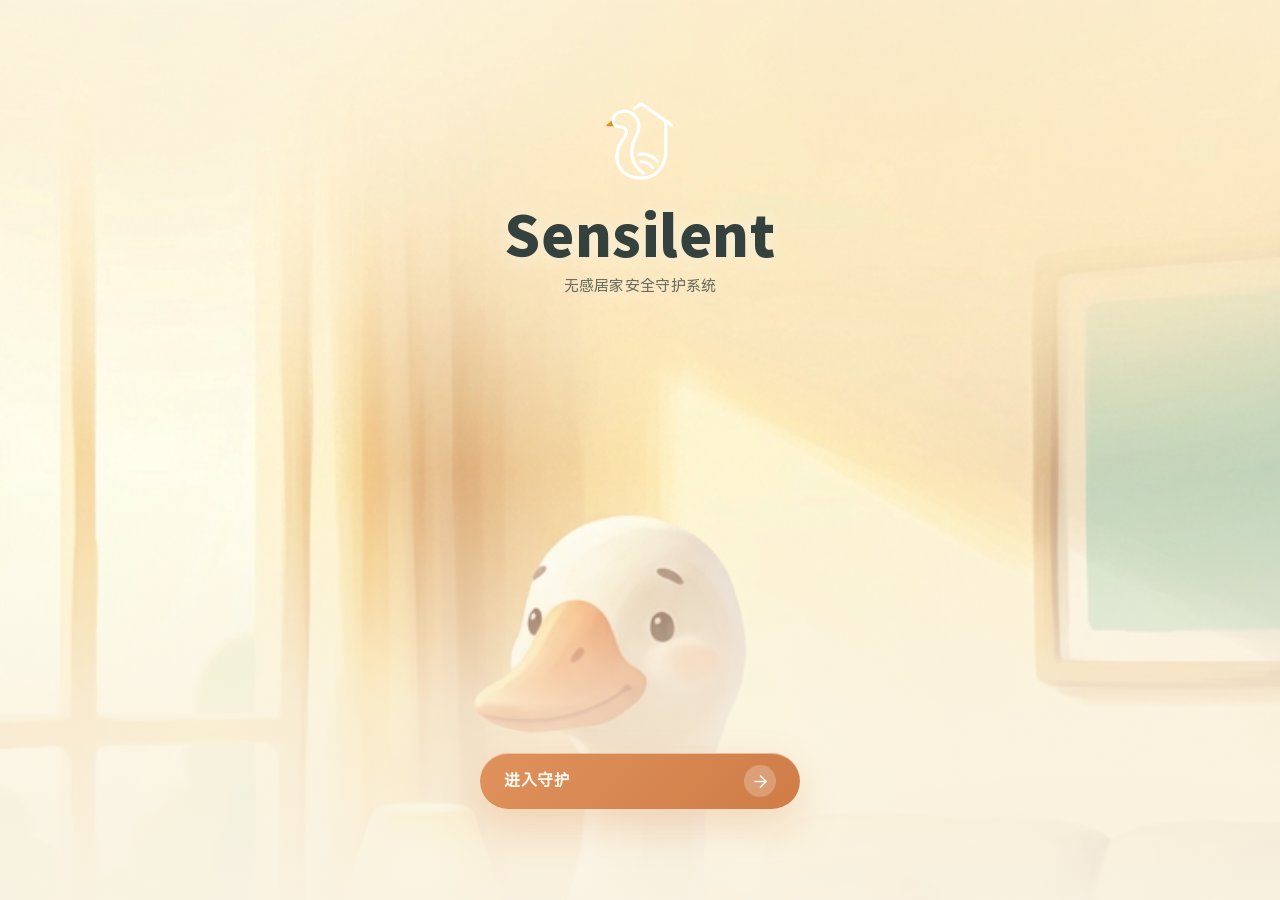
==== index.html @ e520bc7f "Deploy Sensilent H5 static site" ====
<!DOCTYPE html><html lang="zh-CN" class="h-full antialiased font-sans noto_sans_sc_a6b6c4ec-module__H5EuPW__variable"><head><meta charSet="utf-8"/><meta name="viewport" content="width=device-width, initial-scale=1, maximum-scale=1, user-scalable=no, viewport-fit=cover"/><link rel="preload" href="/_next/static/media/feb57b2dc8f29018-s.p.0q2q2cjz82ho1.woff2" as="font" crossorigin="" type="font/woff2"/><link rel="preload" as="image" href="/splash-goose.png"/><link rel="preload" as="image" href="/assets/goose-logo-cutout.png"/><link rel="stylesheet" href="/_next/static/chunks/0oqeehrzkzdsk.css" data-precedence="next"/><link rel="stylesheet" href="/_next/static/chunks/0qvmcqm4g5z~0.css" data-precedence="next"/><link rel="preload" as="script" fetchPriority="low" href="/_next/static/chunks/0yb2wil16uz6h.js"/><script src="/_next/static/chunks/02.us7m76zsub.js" async=""></script><script src="/_next/static/chunks/08f-kaxjrf~_q.js" async=""></script><script src="/_next/static/chunks/10~x95jhs6ns3.js" async=""></script><script src="/_next/static/chunks/09-ihw7mdxkk9.js" async=""></script><script src="/_next/static/chunks/turbopack-02y4qhifvb-5-.js" async=""></script><script src="/_next/static/chunks/03k_icsddqx0k.js" async=""></script><script src="/_next/static/chunks/0d3shmwh5_nmn.js" async=""></script><script src="/_next/static/chunks/0qqzfi7l2cwoj.js" async=""></script><script src="/_next/static/chunks/07v1fvx0.6kb..js" async=""></script><script src="/_next/static/chunks/0ooyfm.bq7sid.js" async=""></script><script src="/_next/static/chunks/0775x..atq0dq.js" async=""></script><script src="/_next/static/chunks/0clctun_lpbeh.js" async=""></script><meta name="next-size-adjust" content=""/><title>Sensilent · 无感居家守护</title><meta name="description" content="毫米波无感居家守护"/><script src="/_next/static/chunks/03~yq9q893hmn.js" noModule=""></script></head><body class="h-full flex flex-col"><div hidden=""><!--$--><!--/$--></div><main data-el="splash-screen" class="relative flex flex-col overflow-hidden" style="background:#faf3e3;height:100dvh;min-height:100dvh"><div class="pointer-events-none absolute inset-0 z-0" aria-hidden="true"><img alt="" decoding="async" data-nimg="fill" class="object-cover" style="position:absolute;height:100%;width:100%;left:0;top:0;right:0;bottom:0;object-position:center 32%;color:transparent" src="/splash-goose.png"/><div class="absolute inset-0" style="background:linear-gradient(to bottom, rgba(250,243,227,.34) 0%, rgba(250,243,227,0) 26%, rgba(250,243,227,0) 52%, rgba(250,243,227,.72) 78%, rgba(250,243,227,.96) 100%)"></div></div><section class="relative z-10 mx-auto flex w-full max-w-[460px] flex-1 flex-col px-6" style="padding-top:max(36px, env(safe-area-inset-top,0px));padding-bottom:max(28px, env(safe-area-inset-bottom,0px))"><div class="mt-[7vh] flex flex-col items-center" style="text-shadow:0 2px 18px rgba(250,243,227,.9)"><img alt="Sensilent" width="84" height="84" decoding="async" data-nimg="1" style="color:transparent;width:84px;height:84px;object-fit:contain" src="/assets/goose-logo-cutout.png"/><h1 class="font-heading font-extrabold leading-[1.06] mt-5 text-center" style="font-size:clamp(38px,11vw,56px);letter-spacing:0.01em;color:#34413c">Sensilent</h1><p class="mx-auto mt-3 max-w-[15em] text-center text-[15px] font-medium leading-relaxed tracking-[0.02em]" style="color:rgba(52,65,60,.72)">无感居家安全守护系统</p></div><div class="flex-1"></div><div class="mb-[7vh] flex w-full justify-center"><a data-el="splash-enter" class="grid min-h-[56px] w-full max-w-[320px] grid-cols-[1fr_auto] items-center gap-3 justify-self-center self-center rounded-full px-6 font-bold text-[#fffaf1] transition-transform active:translate-y-0.5 active:scale-[.985]" style="background:linear-gradient(135deg,#e0925c,#cf7c47);box-shadow:0 16px 38px rgba(224,146,92,.28), inset 0 1px 0 rgba(255,255,255,.45)" href="/daily/"><span class="tracking-[0.04em]">进入守护</span><span class="grid h-[32px] w-[32px] place-items-center rounded-full" style="background:rgba(255,255,255,.24)"><svg xmlns="http://www.w3.org/2000/svg" width="19" height="19" viewBox="0 0 24 24" fill="none" stroke="currentColor" stroke-width="2" stroke-linecap="round" stroke-linejoin="round" class="lucide lucide-arrow-right" aria-hidden="true"><path d="M5 12h14"></path><path d="m12 5 7 7-7 7"></path></svg></span></a></div></section></main><!--$--><!--/$--><section aria-label="Notifications alt+T" tabindex="-1" aria-live="polite" aria-relevant="additions text" aria-atomic="false" data-react-aria-top-layer="true"></section><script src="/_next/static/chunks/0yb2wil16uz6h.js" id="_R_" async=""></script><script>(self.__next_f=self.__next_f||[]).push([0])</script><script>self.__next_f.push([1,"1:\"$Sreact.fragment\"\n2:I[12167,[\"/_next/static/chunks/03k_icsddqx0k.js\",\"/_next/static/chunks/0d3shmwh5_nmn.js\",\"/_next/static/chunks/0qqzfi7l2cwoj.js\"],\"I18nProvider\"]\n3:I[64174,[\"/_next/static/chunks/03k_icsddqx0k.js\",\"/_next/static/chunks/0d3shmwh5_nmn.js\",\"/_next/static/chunks/0qqzfi7l2cwoj.js\"],\"GuardianProvider\"]\n4:I[39756,[\"/_next/static/chunks/03k_icsddqx0k.js\",\"/_next/static/chunks/0d3shmwh5_nmn.js\",\"/_next/static/chunks/0qqzfi7l2cwoj.js\"],\"default\"]\n5:I[58298,[\"/_next/static/chunks/03k_icsddqx0k.js\",\"/_next/static/chunks/0d3shmwh5_nmn.js\",\"/_next/static/chunks/0qqzfi7l2cwoj.js\",\"/_next/static/chunks/07v1fvx0.6kb..js\",\"/_next/static/chunks/0ooyfm.bq7sid.js\"],\"default\"]\n6:I[37457,[\"/_next/static/chunks/03k_icsddqx0k.js\",\"/_next/static/chunks/0d3shmwh5_nmn.js\",\"/_next/static/chunks/0qqzfi7l2cwoj.js\"],\"default\"]\n7:I[29306,[\"/_next/static/chunks/03k_icsddqx0k.js\",\"/_next/static/chunks/0d3shmwh5_nmn.js\",\"/_next/static/chunks/0qqzfi7l2cwoj.js\",\"/_next/static/chunks/0775x..atq0dq.js\",\"/_next/static/chunks/0ooyfm.bq7sid.js\"],\"default\"]\n8:I[13354,[\"/_next/static/chunks/03k_icsddqx0k.js\",\"/_next/static/chunks/0d3shmwh5_nmn.js\",\"/_next/static/chunks/0qqzfi7l2cwoj.js\"],\"Toaster\"]\n9:I[47257,[\"/_next/static/chunks/03k_icsddqx0k.js\",\"/_next/static/chunks/0d3shmwh5_nmn.js\",\"/_next/static/chunks/0qqzfi7l2cwoj.js\"],\"ClientPageRoot\"]\na:I[52683,[\"/_next/static/chunks/03k_icsddqx0k.js\",\"/_next/static/chunks/0d3shmwh5_nmn.js\",\"/_next/static/chunks/0qqzfi7l2cwoj.js\",\"/_next/static/chunks/0clctun_lpbeh.js\"],\"default\"]\nd:I[97367,[\"/_next/static/chunks/03k_icsddqx0k.js\",\"/_next/static/chunks/0d3shmwh5_nmn.js\",\"/_next/static/chunks/0qqzfi7l2cwoj.js\"],\"OutletBoundary\"]\ne:\"$Sreact.suspense\"\n10:I[97367,[\"/_next/static/chunks/03k_icsddqx0k.js\",\"/_next/static/chunks/0d3shmwh5_nmn.js\",\"/_next/static/chunks/0qqzfi7l2cwoj.js\"],\"ViewportBoundary\"]\n12:I[97367,[\"/_next/static/chunks/03k_icsddqx0k.js\",\"/_next/static/chunks/0d3shmwh5_nmn.js\",\"/_next/static/chunks/0qqzfi7l2cwoj.js\"],\"MetadataBoundary\"]\n14:I[68027,[\"/_next/static/chunks/03k_icsddqx0k.js\",\"/_next/static/chunks/0d3shmwh5_nmn.js\",\"/_next/static/chunks/0qqzfi7l2cwoj.js\"],\"default\",1]\n:HL[\"/_next/static/chunks/0oqeehrzkzdsk.css\",\"style\"]\n:HL[\"/_next/static/chunks/0qvmcqm4g5z~0.css\",\"style\"]\n:HL[\"/_next/static/media/feb57b2dc8f29018-s.p.0q2q2cjz82ho1.woff2\",\"font\",{\"crossOrigin\":\"\",\"type\":\"font/woff2\"}]\n"])</script><script>self.__next_f.push([1,"0:{\"P\":null,\"c\":[\"\",\"\"],\"q\":\"\",\"i\":false,\"f\":[[[\"\",{\"children\":[\"__PAGE__\",{}]},\"$undefined\",\"$undefined\",16],[[\"$\",\"$1\",\"c\",{\"children\":[[[\"$\",\"link\",\"0\",{\"rel\":\"stylesheet\",\"href\":\"/_next/static/chunks/0oqeehrzkzdsk.css\",\"precedence\":\"next\",\"crossOrigin\":\"$undefined\",\"nonce\":\"$undefined\"}],[\"$\",\"link\",\"1\",{\"rel\":\"stylesheet\",\"href\":\"/_next/static/chunks/0qvmcqm4g5z~0.css\",\"precedence\":\"next\",\"crossOrigin\":\"$undefined\",\"nonce\":\"$undefined\"}],[\"$\",\"script\",\"script-0\",{\"src\":\"/_next/static/chunks/03k_icsddqx0k.js\",\"async\":true,\"nonce\":\"$undefined\"}],[\"$\",\"script\",\"script-1\",{\"src\":\"/_next/static/chunks/0d3shmwh5_nmn.js\",\"async\":true,\"nonce\":\"$undefined\"}],[\"$\",\"script\",\"script-2\",{\"src\":\"/_next/static/chunks/0qqzfi7l2cwoj.js\",\"async\":true,\"nonce\":\"$undefined\"}]],[\"$\",\"html\",null,{\"lang\":\"zh-CN\",\"suppressHydrationWarning\":true,\"className\":\"h-full antialiased font-sans noto_sans_sc_a6b6c4ec-module__H5EuPW__variable\",\"children\":[\"$\",\"body\",null,{\"className\":\"h-full flex flex-col\",\"children\":[\"$\",\"$L2\",null,{\"children\":[[\"$\",\"$L3\",null,{\"children\":[\"$\",\"$L4\",null,{\"parallelRouterKey\":\"children\",\"error\":\"$5\",\"errorStyles\":[],\"errorScripts\":[[\"$\",\"script\",\"script-0\",{\"src\":\"/_next/static/chunks/07v1fvx0.6kb..js\",\"async\":true}],[\"$\",\"script\",\"script-1\",{\"src\":\"/_next/static/chunks/0ooyfm.bq7sid.js\",\"async\":true}]],\"template\":[\"$\",\"$L6\",null,{}],\"templateStyles\":\"$undefined\",\"templateScripts\":\"$undefined\",\"notFound\":[[\"$\",\"$L7\",null,{}],[]],\"forbidden\":\"$undefined\",\"unauthorized\":\"$undefined\"}]}],[\"$\",\"$L8\",null,{}]]}]}]}]]}],{\"children\":[[\"$\",\"$1\",\"c\",{\"children\":[[\"$\",\"$L9\",null,{\"Component\":\"$a\",\"serverProvidedParams\":{\"searchParams\":{},\"params\":{},\"promises\":[\"$@b\",\"$@c\"]}}],[[\"$\",\"script\",\"script-0\",{\"src\":\"/_next/static/chunks/0clctun_lpbeh.js\",\"async\":true,\"nonce\":\"$undefined\"}]],[\"$\",\"$Ld\",null,{\"children\":[\"$\",\"$e\",null,{\"name\":\"Next.MetadataOutlet\",\"children\":\"$@f\"}]}]]}],{},null,false,null]},null,false,null],[\"$\",\"$1\",\"h\",{\"children\":[null,[\"$\",\"$L10\",null,{\"children\":\"$L11\"}],[\"$\",\"div\",null,{\"hidden\":true,\"children\":[\"$\",\"$L12\",null,{\"children\":[\"$\",\"$e\",null,{\"name\":\"Next.Metadata\",\"children\":\"$L13\"}]}]}],[\"$\",\"meta\",null,{\"name\":\"next-size-adjust\",\"content\":\"\"}]]}],false]],\"m\":\"$undefined\",\"G\":[\"$14\",[[\"$\",\"link\",\"0\",{\"rel\":\"stylesheet\",\"href\":\"/_next/static/chunks/0oqeehrzkzdsk.css\",\"precedence\":\"next\",\"crossOrigin\":\"$undefined\",\"nonce\":\"$undefined\"}],[\"$\",\"link\",\"1\",{\"rel\":\"stylesheet\",\"href\":\"/_next/static/chunks/0qvmcqm4g5z~0.css\",\"precedence\":\"next\",\"crossOrigin\":\"$undefined\",\"nonce\":\"$undefined\"}]]],\"S\":true,\"h\":null,\"s\":\"$undefined\",\"l\":\"$undefined\",\"p\":\"$undefined\",\"d\":\"$undefined\",\"b\":\"sF3_mX4LyuXo5T2ya3Pu9\"}\n"])</script><script>self.__next_f.push([1,"b:{}\nc:\"$0:f:0:1:1:children:0:props:children:0:props:serverProvidedParams:params\"\n"])</script><script>self.__next_f.push([1,"11:[[\"$\",\"meta\",\"0\",{\"charSet\":\"utf-8\"}],[\"$\",\"meta\",\"1\",{\"name\":\"viewport\",\"content\":\"width=device-width, initial-scale=1, maximum-scale=1, user-scalable=no, viewport-fit=cover\"}]]\n"])</script><script>self.__next_f.push([1,"f:null\n13:[[\"$\",\"title\",\"0\",{\"children\":\"Sensilent · 无感居家守护\"}],[\"$\",\"meta\",\"1\",{\"name\":\"description\",\"content\":\"毫米波无感居家守护\"}]]\n"])</script></body></html>
---- _next/static/chunks/0oqeehrzkzdsk.css ----
@layer properties{@supports (((-webkit-hyphens:none)) and (not (margin-trim:inline))) or ((-moz-orient:inline) and (not (color:rgb(from red r g b)))){:root,:host{--shimmer-angle:20deg}*,:before,:after,::backdrop{--tw-translate-x:0;--tw-translate-y:0;--tw-translate-z:0;--tw-rotate-x:initial;--tw-rotate-y:initial;--tw-rotate-z:initial;--tw-skew-x:initial;--tw-skew-y:initial;--tw-space-y-reverse:0;--tw-border-style:solid;--tw-leading:initial;--tw-font-weight:initial;--tw-tracking:initial;--tw-shadow:0 0 #0000;--tw-shadow-color:initial;--tw-shadow-alpha:100%;--tw-inset-shadow:0 0 #0000;--tw-inset-shadow-color:initial;--tw-inset-shadow-alpha:100%;--tw-ring-color:initial;--tw-ring-shadow:0 0 #0000;--tw-inset-ring-color:initial;--tw-inset-ring-shadow:0 0 #0000;--tw-ring-inset:initial;--tw-ring-offset-width:0px;--tw-ring-offset-color:#fff;--tw-ring-offset-shadow:0 0 #0000;--tw-outline-style:solid;--tw-blur:initial;--tw-brightness:initial;--tw-contrast:initial;--tw-grayscale:initial;--tw-hue-rotate:initial;--tw-invert:initial;--tw-opacity:initial;--tw-saturate:initial;--tw-sepia:initial;--tw-drop-shadow:initial;--tw-drop-shadow-color:initial;--tw-drop-shadow-alpha:100%;--tw-drop-shadow-size:initial;--tw-backdrop-blur:initial;--tw-backdrop-brightness:initial;--tw-backdrop-contrast:initial;--tw-backdrop-grayscale:initial;--tw-backdrop-hue-rotate:initial;--tw-backdrop-invert:initial;--tw-backdrop-opacity:initial;--tw-backdrop-saturate:initial;--tw-backdrop-sepia:initial;--tw-duration:initial;--tw-ease:initial;--tw-content:"";--tw-scale-x:1;--tw-scale-y:1;--tw-scale-z:1;--tw-animation-delay:0s;--tw-animation-direction:normal;--tw-animation-duration:initial;--tw-animation-fill-mode:none;--tw-animation-iteration-count:1;--tw-enter-blur:0;--tw-enter-opacity:1;--tw-enter-rotate:0;--tw-enter-scale:1;--tw-enter-translate-x:0;--tw-enter-translate-y:0;--tw-exit-blur:0;--tw-exit-opacity:1;--tw-exit-rotate:0;--tw-exit-scale:1;--tw-exit-translate-x:0;--tw-exit-translate-y:0;--scroll-fade-t:0px;--scroll-fade-b:0px;--scroll-fade-s:0px;--scroll-fade-e:0px;--scroll-fade-mask:initial;--shimmer-image:initial;--shimmer-text-fill:initial}}}@layer theme{:root,:host{--font-sans:var(--font-sans);--color-orange-300:#ffb96d;--color-orange-500:#fe6e00;--color-orange-600:#f05100;--color-black:#000;--color-white:#fff;--spacing:.25rem;--container-sm:24rem;--container-md:28rem;--container-2xl:42rem;--container-5xl:64rem;--text-xs:.75rem;--text-xs--line-height:calc(1 / .75);--text-sm:.875rem;--text-sm--line-height:calc(1.25 / .875);--text-base:1rem;--text-base--line-height:calc(1.5 / 1);--text-lg:1.125rem;--text-lg--line-height:calc(1.75 / 1.125);--text-xl:1.25rem;--text-xl--line-height:calc(1.75 / 1.25);--text-2xl:1.5rem;--text-2xl--line-height:calc(2 / 1.5);--text-4xl:2.25rem;--text-4xl--line-height:calc(2.5 / 2.25);--text-5xl:3rem;--text-5xl--line-height:1;--font-weight-medium:500;--font-weight-semibold:600;--font-weight-bold:700;--font-weight-extrabold:800;--tracking-tighter:-.05em;--tracking-tight:-.025em;--leading-tight:1.25;--leading-snug:1.375;--leading-relaxed:1.625;--radius-md:calc(var(--radius) * .8);--drop-shadow-sm:0 1px 2px #00000026;--ease-in-out:cubic-bezier(.4, 0, .2, 1);--animate-spin:spin 1s linear infinite;--animate-pulse:pulse 2s cubic-bezier(.4, 0, .6, 1) infinite;--blur-xs:4px;--default-transition-duration:.15s;--default-transition-timing-function:cubic-bezier(.4, 0, .2, 1);--default-font-family:var(--font-sans);--default-mono-font-family:"SFMono-Regular", Consolas, "Liberation Mono", Menlo, monospace;--font-heading:var(--font-sans)}@supports (color:lab(0% 0 0)){:root,:host{--color-orange-300:lab(80.8059% 21.7313 50.4455);--color-orange-500:lab(64.272% 57.1788 90.3583);--color-orange-600:lab(57.1026% 64.2584 89.8886)}}}@layer base{*,:after,:before,::backdrop{box-sizing:border-box;border:0 solid;margin:0;padding:0}::file-selector-button{box-sizing:border-box;border:0 solid;margin:0;padding:0}html,:host{-webkit-text-size-adjust:100%;tab-size:4;line-height:1.5;font-family:var(--default-font-family,-apple-system, BlinkMacSystemFont, "Segoe UI", Roboto, "Helvetica Neue", "Noto Sans", Arial, sans-serif, "Apple Color Emoji", "Segoe UI Emoji", "Segoe UI Symbol", "Noto Color Emoji");font-feature-settings:var(--default-font-feature-settings,normal);font-variation-settings:var(--default-font-variation-settings,normal);-webkit-tap-highlight-color:transparent}hr{height:0;color:inherit;border-top-width:1px}abbr:where([title]){-webkit-text-decoration:underline dotted;text-decoration:underline dotted}h1,h2,h3,h4,h5,h6{font-size:inherit;font-weight:inherit}a{color:inherit;-webkit-text-decoration:inherit;-webkit-text-decoration:inherit;-webkit-text-decoration:inherit;-webkit-text-decoration:inherit;text-decoration:inherit}b,strong{font-weight:bolder}code,kbd,samp,pre{font-family:var(--default-mono-font-family,ui-monospace, SFMono-Regular, Menlo, Monaco, Consolas, "Liberation Mono", "Courier New", monospace);font-feature-settings:var(--default-mono-font-feature-settings,normal);font-variation-settings:var(--default-mono-font-variation-settings,normal);font-size:1em}small{font-size:80%}sub,sup{vertical-align:baseline;font-size:75%;line-height:0;position:relative}sub{bottom:-.25em}sup{top:-.5em}table{text-indent:0;border-color:inherit;border-collapse:collapse}:-moz-focusring:where(:not(iframe)){outline:auto}progress{vertical-align:baseline}summary{display:list-item}ol,ul,menu{list-style:none}img,svg,video,canvas,audio,iframe,embed,object{vertical-align:middle;display:block}img,video{max-width:100%;height:auto}button,input,select,optgroup,textarea{font:inherit;font-feature-settings:inherit;font-variation-settings:inherit;letter-spacing:inherit;color:inherit;opacity:1;background-color:#0000;border-radius:0}::file-selector-button{font:inherit;font-feature-settings:inherit;font-variation-settings:inherit;letter-spacing:inherit;color:inherit;opacity:1;background-color:#0000;border-radius:0}:where(select:is([multiple],[size])) optgroup{font-weight:bolder}:where(select:is([multiple],[size])) optgroup option{padding-inline-start:20px}::file-selector-button{margin-inline-end:4px}::placeholder{opacity:1}@supports (not ((-webkit-appearance:-apple-pay-button))) or (contain-intrinsic-size:1px){::placeholder{color:currentColor}@supports (color:color-mix(in lab, red, red)){::placeholder{color:color-mix(in oklab, currentcolor 50%, transparent)}}}textarea{resize:vertical}::-webkit-search-decoration{-webkit-appearance:none}::-webkit-date-and-time-value{min-height:1lh;text-align:inherit}::-webkit-datetime-edit{display:inline-flex}::-webkit-datetime-edit-fields-wrapper{padding:0}::-webkit-datetime-edit{padding-block:0}::-webkit-datetime-edit-year-field{padding-block:0}::-webkit-datetime-edit-month-field{padding-block:0}::-webkit-datetime-edit-day-field{padding-block:0}::-webkit-datetime-edit-hour-field{padding-block:0}::-webkit-datetime-edit-minute-field{padding-block:0}::-webkit-datetime-edit-second-field{padding-block:0}::-webkit-datetime-edit-millisecond-field{padding-block:0}::-webkit-datetime-edit-meridiem-field{padding-block:0}::-webkit-calendar-picker-indicator{line-height:1}:-moz-ui-invalid{box-shadow:none}button,input:where([type=button],[type=reset],[type=submit]){appearance:button}::file-selector-button{appearance:button}::-webkit-inner-spin-button{height:auto}::-webkit-outer-spin-button{height:auto}[hidden]:where(:not([hidden=until-found])){display:none!important}*{border-color:var(--border);outline-color:var(--ring)}@supports (color:color-mix(in lab, red, red)){*{outline-color:color-mix(in oklab, var(--ring) 50%, transparent)}}body{background-color:var(--background);color:var(--foreground)}html{font-family:var(--font-sans)}}@layer components;@layer utilities{.\@container\/card-header{container:card-header/inline-size}.pointer-events-none{pointer-events:none}.visible{visibility:visible}.sr-only{clip-path:inset(50%);white-space:nowrap;border-width:0;width:1px;height:1px;margin:-1px;padding:0;position:absolute;overflow:hidden}.absolute{position:absolute}.fixed{position:fixed}.relative{position:relative}.static{position:static}.inset-0{inset:0}.inset-x-0{inset-inline:0}.inset-x-3{inset-inline:calc(var(--spacing) * 3)}.top-0{top:0}.top-1\.5{top:calc(var(--spacing) * 1.5)}.top-1\/2{top:50%}.top-2{top:calc(var(--spacing) * 2)}.top-3{top:calc(var(--spacing) * 3)}.top-4{top:calc(var(--spacing) * 4)}.top-6{top:calc(var(--spacing) * 6)}.top-11{top:calc(var(--spacing) * 11)}.right-0{right:0}.right-1\.5{right:calc(var(--spacing) * 1.5)}.right-2{right:calc(var(--spacing) * 2)}.right-3{right:calc(var(--spacing) * 3)}.right-4{right:calc(var(--spacing) * 4)}.bottom-0{bottom:0}.bottom-3{bottom:calc(var(--spacing) * 3)}.bottom-8{bottom:calc(var(--spacing) * 8)}.-left-6{left:calc(var(--spacing) * -6)}.-left-8{left:calc(var(--spacing) * -8)}.left-0{left:0}.left-1\/2{left:50%}.left-3{left:calc(var(--spacing) * 3)}.left-4{left:calc(var(--spacing) * 4)}.isolate{isolation:isolate}.z-0{z-index:0}.z-10{z-index:10}.z-30{z-index:30}.z-40{z-index:40}.z-50{z-index:50}.z-\[1\]{z-index:1}.z-\[55\]{z-index:55}.z-\[60\]{z-index:60}.z-\[100\]{z-index:100}.col-start-2{grid-column-start:2}.row-span-2{grid-row:span 2/span 2}.row-start-1{grid-row-start:1}.container{width:100%}@media (min-width:40rem){.container{max-width:40rem}}@media (min-width:48rem){.container{max-width:48rem}}@media (min-width:64rem){.container{max-width:64rem}}@media (min-width:80rem){.container{max-width:80rem}}@media (min-width:96rem){.container{max-width:96rem}}.m-0{margin:0}.-mx-1{margin-inline:calc(var(--spacing) * -1)}.-mx-4{margin-inline:calc(var(--spacing) * -4)}.mx-auto{margin-inline:auto}.my-1{margin-block:var(--spacing)}.-mt-10{margin-top:calc(var(--spacing) * -10)}.mt-0\.5{margin-top:calc(var(--spacing) * .5)}.mt-1{margin-top:var(--spacing)}.mt-1\.5{margin-top:calc(var(--spacing) * 1.5)}.mt-2{margin-top:calc(var(--spacing) * 2)}.mt-2\.5{margin-top:calc(var(--spacing) * 2.5)}.mt-3{margin-top:calc(var(--spacing) * 3)}.mt-4{margin-top:calc(var(--spacing) * 4)}.mt-5{margin-top:calc(var(--spacing) * 5)}.mt-6{margin-top:calc(var(--spacing) * 6)}.mt-7{margin-top:calc(var(--spacing) * 7)}.mt-8{margin-top:calc(var(--spacing) * 8)}.mt-10{margin-top:calc(var(--spacing) * 10)}.mt-\[7vh\]{margin-top:7vh}.mt-auto{margin-top:auto}.-mb-4{margin-bottom:calc(var(--spacing) * -4)}.mb-1{margin-bottom:var(--spacing)}.mb-1\.5{margin-bottom:calc(var(--spacing) * 1.5)}.mb-2{margin-bottom:calc(var(--spacing) * 2)}.mb-3{margin-bottom:calc(var(--spacing) * 3)}.mb-4{margin-bottom:calc(var(--spacing) * 4)}.mb-5{margin-bottom:calc(var(--spacing) * 5)}.mb-6{margin-bottom:calc(var(--spacing) * 6)}.mb-\[7vh\]{margin-bottom:7vh}.ml-0\.5{margin-left:calc(var(--spacing) * .5)}.block{display:block}.contents{display:contents}.flex{display:flex}.grid{display:grid}.hidden{display:none}.inline{display:inline}.inline-block{display:inline-block}.inline-flex{display:inline-flex}.table{display:table}.field-sizing-content{field-sizing:content}.aspect-\[16\/10\]{aspect-ratio:16/10}.size-4{width:calc(var(--spacing) * 4);height:calc(var(--spacing) * 4)}.size-6{width:calc(var(--spacing) * 6);height:calc(var(--spacing) * 6)}.size-7{width:calc(var(--spacing) * 7);height:calc(var(--spacing) * 7)}.size-8{width:calc(var(--spacing) * 8);height:calc(var(--spacing) * 8)}.size-9{width:calc(var(--spacing) * 9);height:calc(var(--spacing) * 9)}.size-16{width:calc(var(--spacing) * 16);height:calc(var(--spacing) * 16)}.h-1\.5{height:calc(var(--spacing) * 1.5)}.h-2{height:calc(var(--spacing) * 2)}.h-2\.5{height:calc(var(--spacing) * 2.5)}.h-3\.5{height:calc(var(--spacing) * 3.5)}.h-4{height:calc(var(--spacing) * 4)}.h-6{height:calc(var(--spacing) * 6)}.h-7{height:calc(var(--spacing) * 7)}.h-8{height:calc(var(--spacing) * 8)}.h-9{height:calc(var(--spacing) * 9)}.h-10{height:calc(var(--spacing) * 10)}.h-11{height:calc(var(--spacing) * 11)}.h-12{height:calc(var(--spacing) * 12)}.h-14{height:calc(var(--spacing) * 14)}.h-16{height:calc(var(--spacing) * 16)}.h-24{height:calc(var(--spacing) * 24)}.h-28{height:calc(var(--spacing) * 28)}.h-32{height:calc(var(--spacing) * 32)}.h-\[32px\]{height:32px}.h-\[52px\]{height:52px}.h-\[64px\]{height:64px}.h-\[199px\]{height:199px}.h-\[calc\(100\%-1px\)\]{height:calc(100% - 1px)}.h-\[calc\(100\%-52px\)\]{height:calc(100% - 52px)}.h-full{height:100%}.h-px{height:1px}.max-h-\(--available-height\){max-height:var(--available-height)}.max-h-\[80vh\]{max-height:80vh}.max-h-\[85vh\]{max-height:85vh}.min-h-0{min-height:0}.min-h-16{min-height:calc(var(--spacing) * 16)}.min-h-\[56px\]{min-height:56px}.min-h-\[100dvh\]{min-height:100dvh}.min-h-full{min-height:100%}.min-h-screen{min-height:100vh}.w-\(--anchor-width\){width:var(--anchor-width)}.w-1\.5{width:calc(var(--spacing) * 1.5)}.w-1\/2{width:50%}.w-2{width:calc(var(--spacing) * 2)}.w-2\.5{width:calc(var(--spacing) * 2.5)}.w-3\.5{width:calc(var(--spacing) * 3.5)}.w-4{width:calc(var(--spacing) * 4)}.w-5{width:calc(var(--spacing) * 5)}.w-6{width:calc(var(--spacing) * 6)}.w-7{width:calc(var(--spacing) * 7)}.w-8{width:calc(var(--spacing) * 8)}.w-9{width:calc(var(--spacing) * 9)}.w-10{width:calc(var(--spacing) * 10)}.w-11{width:calc(var(--spacing) * 11)}.w-12{width:calc(var(--spacing) * 12)}.w-14{width:calc(var(--spacing) * 14)}.w-16{width:calc(var(--spacing) * 16)}.w-24{width:calc(var(--spacing) * 24)}.w-28{width:calc(var(--spacing) * 28)}.w-40{width:calc(var(--spacing) * 40)}.w-44{width:calc(var(--spacing) * 44)}.w-\[32px\]{width:32px}.w-\[52px\]{width:52px}.w-\[58\%\]{width:58%}.w-\[64px\]{width:64px}.w-\[196px\]{width:196px}.w-fit{width:fit-content}.w-full{width:100%}.max-w-2xl{max-width:var(--container-2xl)}.max-w-5xl{max-width:var(--container-5xl)}.max-w-\[15em\]{max-width:15em}.max-w-\[140px\]{max-width:140px}.max-w-\[300px\]{max-width:300px}.max-w-\[320px\]{max-width:320px}.max-w-\[360px\]{max-width:360px}.max-w-\[440px\]{max-width:440px}.max-w-\[460px\]{max-width:460px}.max-w-\[calc\(100\%-2rem\)\]{max-width:calc(100% - 2rem)}.max-w-full{max-width:100%}.max-w-md{max-width:var(--container-md)}.min-w-0{min-width:0}.min-w-36{min-width:calc(var(--spacing) * 36)}.min-w-\[10rem\]{min-width:10rem}.flex-1{flex:1}.shrink-0{flex-shrink:0}.origin-\(--transform-origin\){transform-origin:var(--transform-origin)}.-translate-x-1\/2{--tw-translate-x:calc(calc(1 / 2 * 100%) * -1);translate:var(--tw-translate-x) var(--tw-translate-y)}.-translate-y-1\/2{--tw-translate-y:calc(calc(1 / 2 * 100%) * -1);translate:var(--tw-translate-x) var(--tw-translate-y)}.translate-y-\[-3vh\]{--tw-translate-y:-3vh;translate:var(--tw-translate-x) var(--tw-translate-y)}.transform{transform:var(--tw-rotate-x,) var(--tw-rotate-y,) var(--tw-rotate-z,) var(--tw-skew-x,) var(--tw-skew-y,)}.animate-pulse{animation:var(--animate-pulse)}.animate-spin{animation:var(--animate-spin)}.cursor-default{cursor:default}.cursor-pointer{cursor:pointer}.scroll-my-1{scroll-margin-block:var(--spacing)}.auto-rows-min{grid-auto-rows:min-content}.grid-cols-2{grid-template-columns:repeat(2,minmax(0,1fr))}.grid-cols-3{grid-template-columns:repeat(3,minmax(0,1fr))}.grid-cols-\[1fr_auto\]{grid-template-columns:1fr auto}.grid-cols-\[40px_1fr_auto\]{grid-template-columns:40px 1fr auto}.flex-col{flex-direction:column}.flex-col-reverse{flex-direction:column-reverse}.flex-wrap{flex-wrap:wrap}.place-items-center{place-items:center}.items-baseline{align-items:baseline}.items-center{align-items:center}.items-end{align-items:flex-end}.items-start{align-items:flex-start}.justify-around{justify-content:space-around}.justify-between{justify-content:space-between}.justify-center{justify-content:center}.gap-0\.5{gap:calc(var(--spacing) * .5)}.gap-1{gap:var(--spacing)}.gap-1\.5{gap:calc(var(--spacing) * 1.5)}.gap-2{gap:calc(var(--spacing) * 2)}.gap-2\.5{gap:calc(var(--spacing) * 2.5)}.gap-3{gap:calc(var(--spacing) * 3)}.gap-3\.5{gap:calc(var(--spacing) * 3.5)}.gap-4{gap:calc(var(--spacing) * 4)}.gap-10{gap:calc(var(--spacing) * 10)}:where(.space-y-4>:not(:last-child)){--tw-space-y-reverse:0;margin-block-start:calc(calc(var(--spacing) * 4) * var(--tw-space-y-reverse));margin-block-end:calc(calc(var(--spacing) * 4) * calc(1 - var(--tw-space-y-reverse)))}.self-center{align-self:center}.self-start{align-self:flex-start}.justify-self-center{justify-self:center}.justify-self-end{justify-self:flex-end}.truncate{text-overflow:ellipsis;white-space:nowrap;overflow:hidden}.overflow-hidden{overflow:hidden}.overflow-x-auto{overflow-x:auto}.overflow-x-hidden{overflow-x:hidden}.overflow-y-auto{overflow-y:auto}.rounded-2xl{border-radius:calc(var(--radius) * 1.8)}.rounded-\[8px\]{border-radius:8px}.rounded-\[10px\]{border-radius:10px}.rounded-\[12px\]{border-radius:12px}.rounded-\[14px\]{border-radius:14px}.rounded-\[16px\]{border-radius:16px}.rounded-\[18px\]{border-radius:18px}.rounded-\[20px\]{border-radius:20px}.rounded-\[22px\]{border-radius:22px}.rounded-\[32px\]{border-radius:32px}.rounded-\[min\(var\(--radius-md\)\,10px\)\]{border-radius:min(var(--radius-md), 10px)}.rounded-\[min\(var\(--radius-md\)\,12px\)\]{border-radius:min(var(--radius-md), 12px)}.rounded-full{border-radius:3.40282e38px}.rounded-lg{border-radius:var(--radius)}.rounded-md{border-radius:calc(var(--radius) * .8)}.rounded-xl{border-radius:calc(var(--radius) * 1.4)}.rounded-t-\[20px\]{border-top-left-radius:20px;border-top-right-radius:20px}.rounded-t-\[24px\]{border-top-left-radius:24px;border-top-right-radius:24px}.rounded-t-\[32px\]{border-top-left-radius:32px;border-top-right-radius:32px}.rounded-t-xl{border-top-left-radius:calc(var(--radius) * 1.4);border-top-right-radius:calc(var(--radius) * 1.4)}.rounded-b-xl{border-bottom-right-radius:calc(var(--radius) * 1.4);border-bottom-left-radius:calc(var(--radius) * 1.4)}.border{border-style:var(--tw-border-style);border-width:1px}.border-t{border-top-style:var(--tw-border-style);border-top-width:1px}.border-b{border-bottom-style:var(--tw-border-style);border-bottom-width:1px}.border-border,.border-border\/80{border-color:var(--border)}@supports (color:color-mix(in lab, red, red)){.border-border\/80{border-color:color-mix(in oklab, var(--border) 80%, transparent)}}.border-destructive\/20{border-color:var(--destructive)}@supports (color:color-mix(in lab, red, red)){.border-destructive\/20{border-color:color-mix(in oklab, var(--destructive) 20%, transparent)}}.border-input{border-color:var(--input)}.border-orange-500\/20{border-color:#fe6e0033}@supports (color:color-mix(in lab, red, red)){.border-orange-500\/20{border-color:color-mix(in oklab, var(--color-orange-500) 20%, transparent)}}.border-transparent{border-color:#0000}.bg-background{background-color:var(--background)}.bg-black\/10{background-color:#0000001a}@supports (color:color-mix(in lab, red, red)){.bg-black\/10{background-color:color-mix(in oklab, var(--color-black) 10%, transparent)}}.bg-border{background-color:var(--border)}.bg-card,.bg-card\/50{background-color:var(--card)}@supports (color:color-mix(in lab, red, red)){.bg-card\/50{background-color:color-mix(in oklab, var(--card) 50%, transparent)}}.bg-card\/60{background-color:var(--card)}@supports (color:color-mix(in lab, red, red)){.bg-card\/60{background-color:color-mix(in oklab, var(--card) 60%, transparent)}}.bg-destructive\/5{background-color:var(--destructive)}@supports (color:color-mix(in lab, red, red)){.bg-destructive\/5{background-color:color-mix(in oklab, var(--destructive) 5%, transparent)}}.bg-destructive\/10{background-color:var(--destructive)}@supports (color:color-mix(in lab, red, red)){.bg-destructive\/10{background-color:color-mix(in oklab, var(--destructive) 10%, transparent)}}.bg-muted,.bg-muted\/50{background-color:var(--muted)}@supports (color:color-mix(in lab, red, red)){.bg-muted\/50{background-color:color-mix(in oklab, var(--muted) 50%, transparent)}}.bg-orange-500\/10{background-color:#fe6e001a}@supports (color:color-mix(in lab, red, red)){.bg-orange-500\/10{background-color:color-mix(in oklab, var(--color-orange-500) 10%, transparent)}}.bg-popover{background-color:var(--popover)}.bg-primary{background-color:var(--primary)}.bg-secondary{background-color:var(--secondary)}.bg-transparent{background-color:#0000}.bg-white{background-color:var(--color-white)}.bg-white\/20{background-color:#fff3}@supports (color:color-mix(in lab, red, red)){.bg-white\/20{background-color:color-mix(in oklab, var(--color-white) 20%, transparent)}}.bg-white\/70{background-color:#ffffffb3}@supports (color:color-mix(in lab, red, red)){.bg-white\/70{background-color:color-mix(in oklab, var(--color-white) 70%, transparent)}}.bg-white\/75{background-color:#ffffffbf}@supports (color:color-mix(in lab, red, red)){.bg-white\/75{background-color:color-mix(in oklab, var(--color-white) 75%, transparent)}}.bg-white\/90{background-color:#ffffffe6}@supports (color:color-mix(in lab, red, red)){.bg-white\/90{background-color:color-mix(in oklab, var(--color-white) 90%, transparent)}}.bg-white\/95{background-color:#fffffff2}@supports (color:color-mix(in lab, red, red)){.bg-white\/95{background-color:color-mix(in oklab, var(--color-white) 95%, transparent)}}.\[background-image\:linear-gradient\(to_right\,oklch\(0\.85_0_0\/0\.12\)_1px\,transparent_1px\)\,linear-gradient\(to_bottom\,oklch\(0\.85_0_0\/0\.12\)_1px\,transparent_1px\)\]{background-image:linear-gradient(90deg,#cecece1f 1px,#0000 1px),linear-gradient(#cecece1f 1px,#0000 1px);background-image:linear-gradient(90deg,lab(82.6% 0 0/.12) 1px,#0000 1px),linear-gradient(lab(82.6% 0 0/.12) 1px,#0000 1px)}.bg-\[radial-gradient\(circle_at_top\,theme\(colors\.orange\.500\/0\.18\)\,transparent_50\%\)\]{background-image:radial-gradient(circle at top,#fe6e002e,#0000 50%);background-image:radial-gradient(circle at top,lab(64.272% 57.1786 90.3582/.18),#0000 50%)}.bg-\[radial-gradient\(ellipse_80\%_50\%_at_50\%_-20\%\,oklch\(0\.92_0\.02_250\/0\.45\)\,transparent\)\]{background-image:radial-gradient(80% 50% at 50% -20%,#dbe6f273,#0000);background-image:radial-gradient(80% 50% at 50% -20%,lab(90.6998% -2.11787 -7.10534/.45),#0000)}.\[background-size\:3rem_3rem\]{background-size:3rem 3rem}.bg-clip-padding{background-clip:padding-box}.object-contain{object-fit:contain}.object-cover{object-fit:cover}.p-0\.5{padding:calc(var(--spacing) * .5)}.p-1{padding:var(--spacing)}.p-1\.5{padding:calc(var(--spacing) * 1.5)}.p-2{padding:calc(var(--spacing) * 2)}.p-3{padding:calc(var(--spacing) * 3)}.p-3\.5{padding:calc(var(--spacing) * 3.5)}.p-4{padding:calc(var(--spacing) * 4)}.p-5{padding:calc(var(--spacing) * 5)}.p-6{padding:calc(var(--spacing) * 6)}.p-\[3px\]{padding:3px}.px-1{padding-inline:var(--spacing)}.px-1\.5{padding-inline:calc(var(--spacing) * 1.5)}.px-2{padding-inline:calc(var(--spacing) * 2)}.px-2\.5{padding-inline:calc(var(--spacing) * 2.5)}.px-3{padding-inline:calc(var(--spacing) * 3)}.px-3\.5{padding-inline:calc(var(--spacing) * 3.5)}.px-4{padding-inline:calc(var(--spacing) * 4)}.px-5{padding-inline:calc(var(--spacing) * 5)}.px-6{padding-inline:calc(var(--spacing) * 6)}.px-8{padding-inline:calc(var(--spacing) * 8)}.py-0\.5{padding-block:calc(var(--spacing) * .5)}.py-1{padding-block:var(--spacing)}.py-1\.5{padding-block:calc(var(--spacing) * 1.5)}.py-2{padding-block:calc(var(--spacing) * 2)}.py-2\.5{padding-block:calc(var(--spacing) * 2.5)}.py-3{padding-block:calc(var(--spacing) * 3)}.py-3\.5{padding-block:calc(var(--spacing) * 3.5)}.py-4{padding-block:calc(var(--spacing) * 4)}.py-9{padding-block:calc(var(--spacing) * 9)}.py-16{padding-block:calc(var(--spacing) * 16)}.py-20{padding-block:calc(var(--spacing) * 20)}.pt-2{padding-top:calc(var(--spacing) * 2)}.pt-3{padding-top:calc(var(--spacing) * 3)}.pt-7{padding-top:calc(var(--spacing) * 7)}.pt-8{padding-top:calc(var(--spacing) * 8)}.pt-20{padding-top:calc(var(--spacing) * 20)}.pr-2{padding-right:calc(var(--spacing) * 2)}.pr-8{padding-right:calc(var(--spacing) * 8)}.pr-9{padding-right:calc(var(--spacing) * 9)}.pr-16{padding-right:calc(var(--spacing) * 16)}.pb-1{padding-bottom:var(--spacing)}.pb-2{padding-bottom:calc(var(--spacing) * 2)}.pb-7{padding-bottom:calc(var(--spacing) * 7)}.pb-8{padding-bottom:calc(var(--spacing) * 8)}.pb-10{padding-bottom:calc(var(--spacing) * 10)}.pb-16{padding-bottom:calc(var(--spacing) * 16)}.pl-1\.5{padding-left:calc(var(--spacing) * 1.5)}.pl-2{padding-left:calc(var(--spacing) * 2)}.pl-2\.5{padding-left:calc(var(--spacing) * 2.5)}.text-center{text-align:center}.text-left{text-align:left}.text-right{text-align:right}.font-heading{font-family:var(--font-sans)}.font-mono{font-family:SFMono-Regular,Consolas,Liberation Mono,Menlo,monospace}.font-sans{font-family:var(--font-sans)}.text-2xl{font-size:var(--text-2xl);line-height:var(--tw-leading,var(--text-2xl--line-height))}.text-4xl{font-size:var(--text-4xl);line-height:var(--tw-leading,var(--text-4xl--line-height))}.text-base{font-size:var(--text-base);line-height:var(--tw-leading,var(--text-base--line-height))}.text-lg{font-size:var(--text-lg);line-height:var(--tw-leading,var(--text-lg--line-height))}.text-sm{font-size:var(--text-sm);line-height:var(--tw-leading,var(--text-sm--line-height))}.text-xl{font-size:var(--text-xl);line-height:var(--tw-leading,var(--text-xl--line-height))}.text-xs{font-size:var(--text-xs);line-height:var(--tw-leading,var(--text-xs--line-height))}.text-\[0\.8rem\]{font-size:.8rem}.text-\[0\.65rem\]{font-size:.65rem}.text-\[5rem\]{font-size:5rem}.text-\[10px\]{font-size:10px}.text-\[11px\]{font-size:11px}.text-\[12px\]{font-size:12px}.text-\[13px\]{font-size:13px}.text-\[15px\]{font-size:15px}.text-\[16px\]{font-size:16px}.text-\[17px\]{font-size:17px}.text-\[18px\]{font-size:18px}.text-\[22px\]{font-size:22px}.text-\[24px\]{font-size:24px}.text-\[26px\]{font-size:26px}.text-\[30px\]{font-size:30px}.text-\[36px\]{font-size:36px}.leading-6{--tw-leading:calc(var(--spacing) * 6);line-height:calc(var(--spacing) * 6)}.leading-\[1\.06\]{--tw-leading:1.06;line-height:1.06}.leading-none{--tw-leading:1;line-height:1}.leading-relaxed{--tw-leading:var(--leading-relaxed);line-height:var(--leading-relaxed)}.leading-snug{--tw-leading:var(--leading-snug);line-height:var(--leading-snug)}.leading-tight{--tw-leading:var(--leading-tight);line-height:var(--leading-tight)}.font-bold{--tw-font-weight:var(--font-weight-bold);font-weight:var(--font-weight-bold)}.font-extrabold{--tw-font-weight:var(--font-weight-extrabold);font-weight:var(--font-weight-extrabold)}.font-medium{--tw-font-weight:var(--font-weight-medium);font-weight:var(--font-weight-medium)}.font-semibold{--tw-font-weight:var(--font-weight-semibold);font-weight:var(--font-weight-semibold)}.tracking-\[0\.02em\]{--tw-tracking:.02em;letter-spacing:.02em}.tracking-\[0\.04em\]{--tw-tracking:.04em;letter-spacing:.04em}.tracking-\[0\.08em\]{--tw-tracking:.08em;letter-spacing:.08em}.tracking-tight{--tw-tracking:var(--tracking-tight);letter-spacing:var(--tracking-tight)}.tracking-tighter{--tw-tracking:var(--tracking-tighter);letter-spacing:var(--tracking-tighter)}.text-balance{text-wrap:balance}.break-all{word-break:break-all}.whitespace-nowrap{white-space:nowrap}.text-\[\#fffaf1\]{color:#fffaf1}.text-card-foreground{color:var(--card-foreground)}.text-destructive{color:var(--destructive)}.text-foreground,.text-foreground\/10{color:var(--foreground)}@supports (color:color-mix(in lab, red, red)){.text-foreground\/10{color:color-mix(in oklab, var(--foreground) 10%, transparent)}}.text-foreground\/60{color:var(--foreground)}@supports (color:color-mix(in lab, red, red)){.text-foreground\/60{color:color-mix(in oklab, var(--foreground) 60%, transparent)}}.text-muted-foreground{color:var(--muted-foreground)}.text-orange-600{color:var(--color-orange-600)}.text-popover-foreground{color:var(--popover-foreground)}.text-primary{color:var(--primary)}.text-primary-foreground{color:var(--primary-foreground)}.text-secondary-foreground{color:var(--secondary-foreground)}.text-white{color:var(--color-white)}.text-white\/55{color:#ffffff8c}@supports (color:color-mix(in lab, red, red)){.text-white\/55{color:color-mix(in oklab, var(--color-white) 55%, transparent)}}.text-white\/60{color:#fff9}@supports (color:color-mix(in lab, red, red)){.text-white\/60{color:color-mix(in oklab, var(--color-white) 60%, transparent)}}.text-white\/65{color:#ffffffa6}@supports (color:color-mix(in lab, red, red)){.text-white\/65{color:color-mix(in oklab, var(--color-white) 65%, transparent)}}.text-white\/70{color:#ffffffb3}@supports (color:color-mix(in lab, red, red)){.text-white\/70{color:color-mix(in oklab, var(--color-white) 70%, transparent)}}.text-white\/90{color:#ffffffe6}@supports (color:color-mix(in lab, red, red)){.text-white\/90{color:color-mix(in oklab, var(--color-white) 90%, transparent)}}.underline-offset-4{text-underline-offset:4px}.antialiased{-webkit-font-smoothing:antialiased;-moz-osx-font-smoothing:grayscale}.opacity-70{opacity:.7}.opacity-90{opacity:.9}.opacity-\[0\.35\]{opacity:.35}.shadow-2xl{--tw-shadow:0 25px 50px -12px var(--tw-shadow-color,#00000040);box-shadow:var(--tw-inset-shadow), var(--tw-inset-ring-shadow), var(--tw-ring-offset-shadow), var(--tw-ring-shadow), var(--tw-shadow)}.shadow-lg{--tw-shadow:0 10px 15px -3px var(--tw-shadow-color,#0000001a), 0 4px 6px -4px var(--tw-shadow-color,#0000001a);box-shadow:var(--tw-inset-shadow), var(--tw-inset-ring-shadow), var(--tw-ring-offset-shadow), var(--tw-ring-shadow), var(--tw-shadow)}.shadow-md{--tw-shadow:0 4px 6px -1px var(--tw-shadow-color,#0000001a), 0 2px 4px -2px var(--tw-shadow-color,#0000001a);box-shadow:var(--tw-inset-shadow), var(--tw-inset-ring-shadow), var(--tw-ring-offset-shadow), var(--tw-ring-shadow), var(--tw-shadow)}.shadow-sm{--tw-shadow:0 1px 3px 0 var(--tw-shadow-color,#0000001a), 0 1px 2px -1px var(--tw-shadow-color,#0000001a);box-shadow:var(--tw-inset-shadow), var(--tw-inset-ring-shadow), var(--tw-ring-offset-shadow), var(--tw-ring-shadow), var(--tw-shadow)}.ring-1{--tw-ring-shadow:var(--tw-ring-inset,) 0 0 0 calc(1px + var(--tw-ring-offset-width)) var(--tw-ring-color,currentcolor);box-shadow:var(--tw-inset-shadow), var(--tw-inset-ring-shadow), var(--tw-ring-offset-shadow), var(--tw-ring-shadow), var(--tw-shadow)}.ring-foreground\/10{--tw-ring-color:var(--foreground)}@supports (color:color-mix(in lab, red, red)){.ring-foreground\/10{--tw-ring-color:color-mix(in oklab, var(--foreground) 10%, transparent)}}.outline-hidden{--tw-outline-style:none;outline-style:none}@media (forced-colors:active){.outline-hidden{outline-offset:2px;outline:2px solid #0000}}.outline{outline-style:var(--tw-outline-style);outline-width:1px}.drop-shadow-sm{--tw-drop-shadow-size:drop-shadow(0 1px 2px var(--tw-drop-shadow-color,#00000026));--tw-drop-shadow:drop-shadow(var(--drop-shadow-sm));filter:var(--tw-blur,) var(--tw-brightness,) var(--tw-contrast,) var(--tw-grayscale,) var(--tw-hue-rotate,) var(--tw-invert,) var(--tw-saturate,) var(--tw-sepia,) var(--tw-drop-shadow,)}.filter{filter:var(--tw-blur,) var(--tw-brightness,) var(--tw-contrast,) var(--tw-grayscale,) var(--tw-hue-rotate,) var(--tw-invert,) var(--tw-saturate,) var(--tw-sepia,) var(--tw-drop-shadow,)}.backdrop-blur{--tw-backdrop-blur:blur(8px);-webkit-backdrop-filter:var(--tw-backdrop-blur,) var(--tw-backdrop-brightness,) var(--tw-backdrop-contrast,) var(--tw-backdrop-grayscale,) var(--tw-backdrop-hue-rotate,) var(--tw-backdrop-invert,) var(--tw-backdrop-opacity,) var(--tw-backdrop-saturate,) var(--tw-backdrop-sepia,);backdrop-filter:var(--tw-backdrop-blur,) var(--tw-backdrop-brightness,) var(--tw-backdrop-contrast,) var(--tw-backdrop-grayscale,) var(--tw-backdrop-hue-rotate,) var(--tw-backdrop-invert,) var(--tw-backdrop-opacity,) var(--tw-backdrop-saturate,) var(--tw-backdrop-sepia,)}.transition{transition-property:color,background-color,border-color,outline-color,text-decoration-color,fill,stroke,--tw-gradient-from,--tw-gradient-via,--tw-gradient-to,opacity,box-shadow,transform,translate,scale,rotate,filter,-webkit-backdrop-filter,backdrop-filter,display,content-visibility,overlay,pointer-events;transition-timing-function:var(--tw-ease,var(--default-transition-timing-function));transition-duration:var(--tw-duration,var(--default-transition-duration))}.transition-all{transition-property:all;transition-timing-function:var(--tw-ease,var(--default-transition-timing-function));transition-duration:var(--tw-duration,var(--default-transition-duration))}.transition-colors{transition-property:color,background-color,border-color,outline-color,text-decoration-color,fill,stroke,--tw-gradient-from,--tw-gradient-via,--tw-gradient-to;transition-timing-function:var(--tw-ease,var(--default-transition-timing-function));transition-duration:var(--tw-duration,var(--default-transition-duration))}.transition-opacity{transition-property:opacity;transition-timing-function:var(--tw-ease,var(--default-transition-timing-function));transition-duration:var(--tw-duration,var(--default-transition-duration))}.transition-transform{transition-property:transform,translate,scale,rotate;transition-timing-function:var(--tw-ease,var(--default-transition-timing-function));transition-duration:var(--tw-duration,var(--default-transition-duration))}.duration-100{--tw-duration:.1s;transition-duration:.1s}.duration-150{--tw-duration:.15s;transition-duration:.15s}.duration-200{--tw-duration:.2s;transition-duration:.2s}.ease-in-out{--tw-ease:var(--ease-in-out);transition-timing-function:var(--ease-in-out)}.outline-none{--tw-outline-style:none;outline-style:none}.select-none{-webkit-user-select:none;user-select:none}.running{animation-play-state:running}.group-data-\[disabled\=true\]\:pointer-events-none:is(:where(.group)[data-disabled=true] *){pointer-events:none}.group-data-\[disabled\=true\]\:opacity-50:is(:where(.group)[data-disabled=true] *){opacity:.5}.group-data-\[size\=sm\]\/card\:p-3:is(:where(.group\/card)[data-size=sm] *){padding:calc(var(--spacing) * 3)}.group-data-\[size\=sm\]\/card\:px-3:is(:where(.group\/card)[data-size=sm] *){padding-inline:calc(var(--spacing) * 3)}.group-data-\[size\=sm\]\/card\:text-sm:is(:where(.group\/card)[data-size=sm] *){font-size:var(--text-sm);line-height:var(--tw-leading,var(--text-sm--line-height))}.group-data-\[variant\=line\]\/tabs-list\:bg-transparent:is(:where(.group\/tabs-list)[data-variant=line] *){background-color:#0000}.group-data-horizontal\/tabs\:h-8:is(:where(.group\/tabs):where([data-orientation=horizontal]) *){height:calc(var(--spacing) * 8)}.group-data-vertical\/tabs\:h-fit:is(:where(.group\/tabs):where([data-orientation=vertical]) *){height:fit-content}.group-data-vertical\/tabs\:w-full:is(:where(.group\/tabs):where([data-orientation=vertical]) *){width:100%}.group-data-vertical\/tabs\:flex-col:is(:where(.group\/tabs):where([data-orientation=vertical]) *){flex-direction:column}.group-data-vertical\/tabs\:justify-start:is(:where(.group\/tabs):where([data-orientation=vertical]) *){justify-content:flex-start}.peer-disabled\:cursor-not-allowed:is(:where(.peer):disabled~*){cursor:not-allowed}.peer-disabled\:opacity-50:is(:where(.peer):disabled~*){opacity:.5}.file\:inline-flex::file-selector-button{display:inline-flex}.file\:h-6::file-selector-button{height:calc(var(--spacing) * 6)}.file\:border-0::file-selector-button{border-style:var(--tw-border-style);border-width:0}.file\:bg-transparent::file-selector-button{background-color:#0000}.file\:text-sm::file-selector-button{font-size:var(--text-sm);line-height:var(--tw-leading,var(--text-sm--line-height))}.file\:font-medium::file-selector-button{--tw-font-weight:var(--font-weight-medium);font-weight:var(--font-weight-medium)}.file\:text-foreground::file-selector-button{color:var(--foreground)}.placeholder\:text-muted-foreground::placeholder{color:var(--muted-foreground)}.after\:absolute:after{content:var(--tw-content);position:absolute}.after\:bg-foreground:after{content:var(--tw-content);background-color:var(--foreground)}.after\:opacity-0:after{content:var(--tw-content);opacity:0}.after\:transition-opacity:after{content:var(--tw-content);transition-property:opacity;transition-timing-function:var(--tw-ease,var(--default-transition-timing-function));transition-duration:var(--tw-duration,var(--default-transition-duration))}.group-data-horizontal\/tabs\:after\:inset-x-0:is(:where(.group\/tabs):where([data-orientation=horizontal]) *):after{content:var(--tw-content);inset-inline:0}.group-data-horizontal\/tabs\:after\:bottom-\[-5px\]:is(:where(.group\/tabs):where([data-orientation=horizontal]) *):after{content:var(--tw-content);bottom:-5px}.group-data-horizontal\/tabs\:after\:h-0\.5:is(:where(.group\/tabs):where([data-orientation=horizontal]) *):after{content:var(--tw-content);height:calc(var(--spacing) * .5)}.group-data-vertical\/tabs\:after\:inset-y-0:is(:where(.group\/tabs):where([data-orientation=vertical]) *):after{content:var(--tw-content);inset-block:0}.group-data-vertical\/tabs\:after\:-right-1:is(:where(.group\/tabs):where([data-orientation=vertical]) *):after{content:var(--tw-content);right:calc(var(--spacing) * -1)}.group-data-vertical\/tabs\:after\:w-0\.5:is(:where(.group\/tabs):where([data-orientation=vertical]) *):after{content:var(--tw-content);width:calc(var(--spacing) * .5)}@media (hover:hover){.hover\:bg-destructive\/20:hover{background-color:var(--destructive)}@supports (color:color-mix(in lab, red, red)){.hover\:bg-destructive\/20:hover{background-color:color-mix(in oklab, var(--destructive) 20%, transparent)}}.hover\:bg-muted:hover{background-color:var(--muted)}.hover\:bg-secondary\/80:hover{background-color:var(--secondary)}@supports (color:color-mix(in lab, red, red)){.hover\:bg-secondary\/80:hover{background-color:color-mix(in oklab, var(--secondary) 80%, transparent)}}.hover\:text-foreground:hover{color:var(--foreground)}.hover\:underline:hover{text-decoration-line:underline}}.focus\:bg-accent:focus{background-color:var(--accent)}.focus\:text-accent-foreground:focus,:is(.not-data-\[variant\=destructive\]\:focus\:\*\*\:text-accent-foreground:not([data-variant=destructive]):focus *){color:var(--accent-foreground)}.focus-visible\:border-destructive\/40:focus-visible{border-color:var(--destructive)}@supports (color:color-mix(in lab, red, red)){.focus-visible\:border-destructive\/40:focus-visible{border-color:color-mix(in oklab, var(--destructive) 40%, transparent)}}.focus-visible\:border-ring:focus-visible{border-color:var(--ring)}.focus-visible\:ring-3:focus-visible,.focus-visible\:ring-\[3px\]:focus-visible{--tw-ring-shadow:var(--tw-ring-inset,) 0 0 0 calc(3px + var(--tw-ring-offset-width)) var(--tw-ring-color,currentcolor);box-shadow:var(--tw-inset-shadow), var(--tw-inset-ring-shadow), var(--tw-ring-offset-shadow), var(--tw-ring-shadow), var(--tw-shadow)}.focus-visible\:ring-destructive\/20:focus-visible{--tw-ring-color:var(--destructive)}@supports (color:color-mix(in lab, red, red)){.focus-visible\:ring-destructive\/20:focus-visible{--tw-ring-color:color-mix(in oklab, var(--destructive) 20%, transparent)}}.focus-visible\:ring-ring\/50:focus-visible{--tw-ring-color:var(--ring)}@supports (color:color-mix(in lab, red, red)){.focus-visible\:ring-ring\/50:focus-visible{--tw-ring-color:color-mix(in oklab, var(--ring) 50%, transparent)}}.focus-visible\:outline-1:focus-visible{outline-style:var(--tw-outline-style);outline-width:1px}.focus-visible\:outline-ring:focus-visible{outline-color:var(--ring)}.active\:translate-y-0\.5:active{--tw-translate-y:calc(var(--spacing) * .5);translate:var(--tw-translate-x) var(--tw-translate-y)}.active\:scale-90:active{--tw-scale-x:90%;--tw-scale-y:90%;--tw-scale-z:90%;scale:var(--tw-scale-x) var(--tw-scale-y)}.active\:scale-95:active{--tw-scale-x:95%;--tw-scale-y:95%;--tw-scale-z:95%;scale:var(--tw-scale-x) var(--tw-scale-y)}.active\:scale-\[\.97\]:active{scale:.97}.active\:scale-\[\.98\]:active{scale:.98}.active\:scale-\[\.985\]:active{scale:.985}.active\:opacity-70:active{opacity:.7}.active\:not-aria-\[haspopup\]\:translate-y-px:active:not([aria-haspopup]){--tw-translate-y:1px;translate:var(--tw-translate-x) var(--tw-translate-y)}.disabled\:pointer-events-none:disabled{pointer-events:none}.disabled\:cursor-not-allowed:disabled{cursor:not-allowed}.disabled\:bg-input\/50:disabled{background-color:var(--input)}@supports (color:color-mix(in lab, red, red)){.disabled\:bg-input\/50:disabled{background-color:color-mix(in oklab, var(--input) 50%, transparent)}}.disabled\:opacity-50:disabled{opacity:.5}.disabled\:active\:scale-100:disabled:active{--tw-scale-x:100%;--tw-scale-y:100%;--tw-scale-z:100%;scale:var(--tw-scale-x) var(--tw-scale-y)}:where([data-slot=button-group]) .in-data-\[slot\=button-group\]\:rounded-lg{border-radius:var(--radius)}.has-data-\[icon\=inline-end\]\:pr-1:has([data-icon=inline-end]){padding-right:var(--spacing)}.has-data-\[icon\=inline-end\]\:pr-1\.5:has([data-icon=inline-end]){padding-right:calc(var(--spacing) * 1.5)}.has-data-\[icon\=inline-end\]\:pr-2:has([data-icon=inline-end]){padding-right:calc(var(--spacing) * 2)}.has-data-\[icon\=inline-start\]\:pl-1:has([data-icon=inline-start]){padding-left:var(--spacing)}.has-data-\[icon\=inline-start\]\:pl-1\.5:has([data-icon=inline-start]){padding-left:calc(var(--spacing) * 1.5)}.has-data-\[icon\=inline-start\]\:pl-2:has([data-icon=inline-start]){padding-left:calc(var(--spacing) * 2)}.has-data-\[slot\=card-action\]\:grid-cols-\[1fr_auto\]:has([data-slot=card-action]){grid-template-columns:1fr auto}.has-data-\[slot\=card-description\]\:grid-rows-\[auto_auto\]:has([data-slot=card-description]){grid-template-rows:auto auto}.has-data-\[slot\=card-footer\]\:pb-0:has([data-slot=card-footer]){padding-bottom:0}.has-\[\>img\:first-child\]\:pt-0:has(>img:first-child){padding-top:0}.aria-disabled\:pointer-events-none[aria-disabled=true]{pointer-events:none}.aria-disabled\:opacity-50[aria-disabled=true]{opacity:.5}.aria-expanded\:bg-muted[aria-expanded=true]{background-color:var(--muted)}.aria-expanded\:bg-secondary[aria-expanded=true]{background-color:var(--secondary)}.aria-expanded\:text-foreground[aria-expanded=true]{color:var(--foreground)}.aria-expanded\:text-secondary-foreground[aria-expanded=true]{color:var(--secondary-foreground)}.aria-invalid\:border-destructive[aria-invalid=true]{border-color:var(--destructive)}.aria-invalid\:ring-3[aria-invalid=true]{--tw-ring-shadow:var(--tw-ring-inset,) 0 0 0 calc(3px + var(--tw-ring-offset-width)) var(--tw-ring-color,currentcolor);box-shadow:var(--tw-inset-shadow), var(--tw-inset-ring-shadow), var(--tw-ring-offset-shadow), var(--tw-ring-shadow), var(--tw-shadow)}.aria-invalid\:ring-destructive\/20[aria-invalid=true]{--tw-ring-color:var(--destructive)}@supports (color:color-mix(in lab, red, red)){.aria-invalid\:ring-destructive\/20[aria-invalid=true]{--tw-ring-color:color-mix(in oklab, var(--destructive) 20%, transparent)}}.data-ending-style\:opacity-0[data-ending-style]{opacity:0}.data-placeholder\:text-muted-foreground[data-placeholder]{color:var(--muted-foreground)}.data-starting-style\:opacity-0[data-starting-style]{opacity:0}.data-\[align-trigger\=true\]\:animate-none[data-align-trigger=true]{animation:none}.data-\[side\=bottom\]\:inset-x-0[data-side=bottom]{inset-inline:0}.data-\[side\=bottom\]\:bottom-0[data-side=bottom]{bottom:0}.data-\[side\=bottom\]\:h-auto[data-side=bottom]{height:auto}.data-\[side\=bottom\]\:border-t[data-side=bottom]{border-top-style:var(--tw-border-style);border-top-width:1px}.data-\[side\=bottom\]\:slide-in-from-top-2[data-side=bottom]{--tw-enter-translate-y:calc(2*var(--spacing)*-1)}.data-\[side\=bottom\]\:data-ending-style\:translate-y-\[2\.5rem\][data-side=bottom][data-ending-style],.data-\[side\=bottom\]\:data-starting-style\:translate-y-\[2\.5rem\][data-side=bottom][data-starting-style]{--tw-translate-y:2.5rem;translate:var(--tw-translate-x) var(--tw-translate-y)}.data-\[side\=inline-end\]\:slide-in-from-left-2[data-side=inline-end]{--tw-enter-translate-x:calc(2*var(--spacing)*-1)}.data-\[side\=inline-start\]\:slide-in-from-right-2[data-side=inline-start]{--tw-enter-translate-x:calc(2*var(--spacing))}.data-\[side\=left\]\:inset-y-0[data-side=left]{inset-block:0}.data-\[side\=left\]\:left-0[data-side=left]{left:0}.data-\[side\=left\]\:h-full[data-side=left]{height:100%}.data-\[side\=left\]\:w-3\/4[data-side=left]{width:75%}.data-\[side\=left\]\:border-r[data-side=left]{border-right-style:var(--tw-border-style);border-right-width:1px}.data-\[side\=left\]\:slide-in-from-right-2[data-side=left]{--tw-enter-translate-x:calc(2*var(--spacing))}.data-\[side\=left\]\:data-ending-style\:translate-x-\[-2\.5rem\][data-side=left][data-ending-style],.data-\[side\=left\]\:data-starting-style\:translate-x-\[-2\.5rem\][data-side=left][data-starting-style]{--tw-translate-x:-2.5rem;translate:var(--tw-translate-x) var(--tw-translate-y)}.data-\[side\=right\]\:inset-y-0[data-side=right]{inset-block:0}.data-\[side\=right\]\:right-0[data-side=right]{right:0}.data-\[side\=right\]\:h-full[data-side=right]{height:100%}.data-\[side\=right\]\:w-3\/4[data-side=right]{width:75%}.data-\[side\=right\]\:border-l[data-side=right]{border-left-style:var(--tw-border-style);border-left-width:1px}.data-\[side\=right\]\:slide-in-from-left-2[data-side=right]{--tw-enter-translate-x:calc(2*var(--spacing)*-1)}.data-\[side\=right\]\:data-ending-style\:translate-x-\[2\.5rem\][data-side=right][data-ending-style],.data-\[side\=right\]\:data-starting-style\:translate-x-\[2\.5rem\][data-side=right][data-starting-style]{--tw-translate-x:2.5rem;translate:var(--tw-translate-x) var(--tw-translate-y)}.data-\[side\=top\]\:inset-x-0[data-side=top]{inset-inline:0}.data-\[side\=top\]\:top-0[data-side=top]{top:0}.data-\[side\=top\]\:h-auto[data-side=top]{height:auto}.data-\[side\=top\]\:border-b[data-side=top]{border-bottom-style:var(--tw-border-style);border-bottom-width:1px}.data-\[side\=top\]\:slide-in-from-bottom-2[data-side=top]{--tw-enter-translate-y:calc(2*var(--spacing))}.data-\[side\=top\]\:data-ending-style\:translate-y-\[-2\.5rem\][data-side=top][data-ending-style],.data-\[side\=top\]\:data-starting-style\:translate-y-\[-2\.5rem\][data-side=top][data-starting-style]{--tw-translate-y:-2.5rem;translate:var(--tw-translate-x) var(--tw-translate-y)}.data-\[size\=default\]\:h-8[data-size=default]{height:calc(var(--spacing) * 8)}.data-\[size\=sm\]\:h-7[data-size=sm]{height:calc(var(--spacing) * 7)}.data-\[size\=sm\]\:gap-3[data-size=sm]{gap:calc(var(--spacing) * 3)}.data-\[size\=sm\]\:rounded-\[min\(var\(--radius-md\)\,10px\)\][data-size=sm]{border-radius:min(var(--radius-md), 10px)}.data-\[size\=sm\]\:py-3[data-size=sm]{padding-block:calc(var(--spacing) * 3)}.data-\[size\=sm\]\:has-data-\[slot\=card-footer\]\:pb-0[data-size=sm]:has([data-slot=card-footer]){padding-bottom:0}:is(.\*\:data-\[slot\=select-value\]\:line-clamp-1>*)[data-slot=select-value]{-webkit-line-clamp:1;-webkit-box-orient:vertical;display:-webkit-box;overflow:hidden}:is(.\*\:data-\[slot\=select-value\]\:flex>*)[data-slot=select-value]{display:flex}:is(.\*\:data-\[slot\=select-value\]\:items-center>*)[data-slot=select-value]{align-items:center}:is(.\*\:data-\[slot\=select-value\]\:gap-1\.5>*)[data-slot=select-value]{gap:calc(var(--spacing) * 1.5)}.data-\[variant\=line\]\:rounded-none[data-variant=line]{border-radius:0}@supports ((-webkit-backdrop-filter:var(--tw)) or (backdrop-filter:var(--tw))){.supports-backdrop-filter\:backdrop-blur-xs{--tw-backdrop-blur:blur(var(--blur-xs));-webkit-backdrop-filter:var(--tw-backdrop-blur,) var(--tw-backdrop-brightness,) var(--tw-backdrop-contrast,) var(--tw-backdrop-grayscale,) var(--tw-backdrop-hue-rotate,) var(--tw-backdrop-invert,) var(--tw-backdrop-opacity,) var(--tw-backdrop-saturate,) var(--tw-backdrop-sepia,);backdrop-filter:var(--tw-backdrop-blur,) var(--tw-backdrop-brightness,) var(--tw-backdrop-contrast,) var(--tw-backdrop-grayscale,) var(--tw-backdrop-hue-rotate,) var(--tw-backdrop-invert,) var(--tw-backdrop-opacity,) var(--tw-backdrop-saturate,) var(--tw-backdrop-sepia,)}}@media (min-width:40rem){.sm\:max-w-sm{max-width:var(--container-sm)}.sm\:flex-row{flex-direction:row}.sm\:justify-center{justify-content:center}.sm\:justify-end{justify-content:flex-end}.data-\[side\=left\]\:sm\:max-w-sm[data-side=left],.data-\[side\=right\]\:sm\:max-w-sm[data-side=right]{max-width:var(--container-sm)}}@media (min-width:48rem){.md\:grid-cols-2{grid-template-columns:repeat(2,minmax(0,1fr))}.md\:p-6{padding:calc(var(--spacing) * 6)}.md\:px-10{padding-inline:calc(var(--spacing) * 10)}.md\:text-left{text-align:left}.md\:text-5xl{font-size:var(--text-5xl);line-height:var(--tw-leading,var(--text-5xl--line-height))}.md\:text-sm{font-size:var(--text-sm);line-height:var(--tw-leading,var(--text-sm--line-height))}}@media (min-width:64rem){.lg\:grid-cols-4{grid-template-columns:repeat(4,minmax(0,1fr))}}.dark\:border-input:is(.dark *){border-color:var(--input)}.dark\:bg-destructive\/20:is(.dark *){background-color:var(--destructive)}@supports (color:color-mix(in lab, red, red)){.dark\:bg-destructive\/20:is(.dark *){background-color:color-mix(in oklab, var(--destructive) 20%, transparent)}}.dark\:bg-input\/30:is(.dark *){background-color:var(--input)}@supports (color:color-mix(in lab, red, red)){.dark\:bg-input\/30:is(.dark *){background-color:color-mix(in oklab, var(--input) 30%, transparent)}}.dark\:text-muted-foreground:is(.dark *){color:var(--muted-foreground)}.dark\:text-orange-300:is(.dark *){color:var(--color-orange-300)}@media (hover:hover){.dark\:hover\:bg-destructive\/30:is(.dark *):hover{background-color:var(--destructive)}@supports (color:color-mix(in lab, red, red)){.dark\:hover\:bg-destructive\/30:is(.dark *):hover{background-color:color-mix(in oklab, var(--destructive) 30%, transparent)}}.dark\:hover\:bg-input\/50:is(.dark *):hover{background-color:var(--input)}@supports (color:color-mix(in lab, red, red)){.dark\:hover\:bg-input\/50:is(.dark *):hover{background-color:color-mix(in oklab, var(--input) 50%, transparent)}}.dark\:hover\:bg-muted\/50:is(.dark *):hover{background-color:var(--muted)}@supports (color:color-mix(in lab, red, red)){.dark\:hover\:bg-muted\/50:is(.dark *):hover{background-color:color-mix(in oklab, var(--muted) 50%, transparent)}}.dark\:hover\:text-foreground:is(.dark *):hover{color:var(--foreground)}}.dark\:focus-visible\:ring-destructive\/40:is(.dark *):focus-visible{--tw-ring-color:var(--destructive)}@supports (color:color-mix(in lab, red, red)){.dark\:focus-visible\:ring-destructive\/40:is(.dark *):focus-visible{--tw-ring-color:color-mix(in oklab, var(--destructive) 40%, transparent)}}.dark\:disabled\:bg-input\/80:is(.dark *):disabled{background-color:var(--input)}@supports (color:color-mix(in lab, red, red)){.dark\:disabled\:bg-input\/80:is(.dark *):disabled{background-color:color-mix(in oklab, var(--input) 80%, transparent)}}.dark\:aria-invalid\:border-destructive\/50:is(.dark *)[aria-invalid=true]{border-color:var(--destructive)}@supports (color:color-mix(in lab, red, red)){.dark\:aria-invalid\:border-destructive\/50:is(.dark *)[aria-invalid=true]{border-color:color-mix(in oklab, var(--destructive) 50%, transparent)}}.dark\:aria-invalid\:ring-destructive\/40:is(.dark *)[aria-invalid=true]{--tw-ring-color:var(--destructive)}@supports (color:color-mix(in lab, red, red)){.dark\:aria-invalid\:ring-destructive\/40:is(.dark *)[aria-invalid=true]{--tw-ring-color:color-mix(in oklab, var(--destructive) 40%, transparent)}}.data-open\:animate-in:where([data-state=open]),.data-open\:animate-in:where([data-open]:not([data-open=false])){animation:enter var(--tw-animation-duration,var(--tw-duration,.15s))var(--tw-ease,ease)var(--tw-animation-delay,0s)var(--tw-animation-iteration-count,1)var(--tw-animation-direction,normal)var(--tw-animation-fill-mode,none)}.data-open\:fade-in-0:where([data-state=open]),.data-open\:fade-in-0:where([data-open]:not([data-open=false])){--tw-enter-opacity:0}.data-open\:zoom-in-95:where([data-state=open]),.data-open\:zoom-in-95:where([data-open]:not([data-open=false])){--tw-enter-scale:.95}.data-closed\:animate-out:where([data-state=closed]),.data-closed\:animate-out:where([data-closed]:not([data-closed=false])){animation:exit var(--tw-animation-duration,var(--tw-duration,.15s))var(--tw-ease,ease)var(--tw-animation-delay,0s)var(--tw-animation-iteration-count,1)var(--tw-animation-direction,normal)var(--tw-animation-fill-mode,none)}.data-closed\:fade-out-0:where([data-state=closed]),.data-closed\:fade-out-0:where([data-closed]:not([data-closed=false])){--tw-exit-opacity:0}.data-closed\:zoom-out-95:where([data-state=closed]),.data-closed\:zoom-out-95:where([data-closed]:not([data-closed=false])){--tw-exit-scale:.95}.data-disabled\:pointer-events-none:where([data-disabled=true]),.data-disabled\:pointer-events-none:where([data-disabled]:not([data-disabled=false])){pointer-events:none}.data-disabled\:opacity-50:where([data-disabled=true]),.data-disabled\:opacity-50:where([data-disabled]:not([data-disabled=false])){opacity:.5}.data-active\:bg-background:where([data-state=active]),.data-active\:bg-background:where([data-active]:not([data-active=false])){background-color:var(--background)}.data-active\:text-foreground:where([data-state=active]),.data-active\:text-foreground:where([data-active]:not([data-active=false])){color:var(--foreground)}.group-data-\[variant\=default\]\/tabs-list\:data-active\:shadow-sm:is(:where(.group\/tabs-list)[data-variant=default] *):where([data-state=active]),.group-data-\[variant\=default\]\/tabs-list\:data-active\:shadow-sm:is(:where(.group\/tabs-list)[data-variant=default] *):where([data-active]:not([data-active=false])){--tw-shadow:0 1px 3px 0 var(--tw-shadow-color,#0000001a), 0 1px 2px -1px var(--tw-shadow-color,#0000001a);box-shadow:var(--tw-inset-shadow), var(--tw-inset-ring-shadow), var(--tw-ring-offset-shadow), var(--tw-ring-shadow), var(--tw-shadow)}.group-data-\[variant\=line\]\/tabs-list\:data-active\:bg-transparent:is(:where(.group\/tabs-list)[data-variant=line] *):where([data-state=active]),.group-data-\[variant\=line\]\/tabs-list\:data-active\:bg-transparent:is(:where(.group\/tabs-list)[data-variant=line] *):where([data-active]:not([data-active=false])){background-color:#0000}.group-data-\[variant\=line\]\/tabs-list\:data-active\:shadow-none:is(:where(.group\/tabs-list)[data-variant=line] *):where([data-state=active]),.group-data-\[variant\=line\]\/tabs-list\:data-active\:shadow-none:is(:where(.group\/tabs-list)[data-variant=line] *):where([data-active]:not([data-active=false])){--tw-shadow:0 0 #0000;box-shadow:var(--tw-inset-shadow), var(--tw-inset-ring-shadow), var(--tw-ring-offset-shadow), var(--tw-ring-shadow), var(--tw-shadow)}:is(.group-data-\[variant\=line\]\/tabs-list\:data-active\:after\:opacity-100:is(:where(.group\/tabs-list)[data-variant=line] *):where([data-state=active]),.group-data-\[variant\=line\]\/tabs-list\:data-active\:after\:opacity-100:is(:where(.group\/tabs-list)[data-variant=line] *):where([data-active]:not([data-active=false]))):after{content:var(--tw-content);opacity:1}.dark\:data-active\:border-input:is(.dark *):where([data-state=active]),.dark\:data-active\:border-input:is(.dark *):where([data-active]:not([data-active=false])){border-color:var(--input)}.dark\:data-active\:bg-input\/30:is(.dark *):where([data-state=active]),.dark\:data-active\:bg-input\/30:is(.dark *):where([data-active]:not([data-active=false])){background-color:var(--input)}@supports (color:color-mix(in lab, red, red)){.dark\:data-active\:bg-input\/30:is(.dark *):where([data-state=active]),.dark\:data-active\:bg-input\/30:is(.dark *):where([data-active]:not([data-active=false])){background-color:color-mix(in oklab, var(--input) 30%, transparent)}}.dark\:data-active\:text-foreground:is(.dark *):where([data-state=active]),.dark\:data-active\:text-foreground:is(.dark *):where([data-active]:not([data-active=false])){color:var(--foreground)}.dark\:group-data-\[variant\=line\]\/tabs-list\:data-active\:border-transparent:is(.dark *):is(:where(.group\/tabs-list)[data-variant=line] *):where([data-state=active]),.dark\:group-data-\[variant\=line\]\/tabs-list\:data-active\:border-transparent:is(.dark *):is(:where(.group\/tabs-list)[data-variant=line] *):where([data-active]:not([data-active=false])){border-color:#0000}.dark\:group-data-\[variant\=line\]\/tabs-list\:data-active\:bg-transparent:is(.dark *):is(:where(.group\/tabs-list)[data-variant=line] *):where([data-state=active]),.dark\:group-data-\[variant\=line\]\/tabs-list\:data-active\:bg-transparent:is(.dark *):is(:where(.group\/tabs-list)[data-variant=line] *):where([data-active]:not([data-active=false])){background-color:#0000}.data-horizontal\:flex-col:where([data-orientation=horizontal]){flex-direction:column}.\[\&_svg\]\:pointer-events-none svg{pointer-events:none}.\[\&_svg\]\:shrink-0 svg{flex-shrink:0}.\[\&_svg\:not\(\[class\*\=\'size-\'\]\)\]\:size-3 svg:not([class*=size-]){width:calc(var(--spacing) * 3);height:calc(var(--spacing) * 3)}.\[\&_svg\:not\(\[class\*\=\'size-\'\]\)\]\:size-3\.5 svg:not([class*=size-]){width:calc(var(--spacing) * 3.5);height:calc(var(--spacing) * 3.5)}.\[\&_svg\:not\(\[class\*\=\'size-\'\]\)\]\:size-4 svg:not([class*=size-]){width:calc(var(--spacing) * 4);height:calc(var(--spacing) * 4)}.\[\.border-b\]\:pb-4.border-b{padding-bottom:calc(var(--spacing) * 4)}.group-data-\[size\=sm\]\/card\:\[\.border-b\]\:pb-3:is(:where(.group\/card)[data-size=sm] *).border-b{padding-bottom:calc(var(--spacing) * 3)}:is(.\*\:\[a\]\:underline>*):is(a){text-decoration-line:underline}:is(.\*\:\[a\]\:underline-offset-3>*):is(a){text-underline-offset:3px}@media (hover:hover){.\[a\]\:hover\:bg-primary\/80:is(a):hover{background-color:var(--primary)}@supports (color:color-mix(in lab, red, red)){.\[a\]\:hover\:bg-primary\/80:is(a):hover{background-color:color-mix(in oklab, var(--primary) 80%, transparent)}}:is(.\*\:\[a\]\:hover\:text-foreground>*):is(a):hover{color:var(--foreground)}}:is(.\*\:\[img\:first-child\]\:rounded-t-xl>*):is(img:first-child){border-top-left-radius:calc(var(--radius) * 1.4);border-top-right-radius:calc(var(--radius) * 1.4)}:is(.\*\:\[img\:last-child\]\:rounded-b-xl>*):is(img:last-child){border-bottom-right-radius:calc(var(--radius) * 1.4);border-bottom-left-radius:calc(var(--radius) * 1.4)}:is(.\*\:\[span\]\:last\:flex>*):is(span):last-child{display:flex}:is(.\*\:\[span\]\:last\:items-center>*):is(span):last-child{align-items:center}:is(.\*\:\[span\]\:last\:gap-2>*):is(span):last-child{gap:calc(var(--spacing) * 2)}}@property --tw-animation-delay{syntax:"*";inherits:false;initial-value:0s}@property --tw-animation-direction{syntax:"*";inherits:false;initial-value:normal}@property --tw-animation-duration{syntax:"*";inherits:false}@property --tw-animation-fill-mode{syntax:"*";inherits:false;initial-value:none}@property --tw-animation-iteration-count{syntax:"*";inherits:false;initial-value:1}@property --tw-enter-blur{syntax:"*";inherits:false;initial-value:0}@property --tw-enter-opacity{syntax:"*";inherits:false;initial-value:1}@property --tw-enter-rotate{syntax:"*";inherits:false;initial-value:0}@property --tw-enter-scale{syntax:"*";inherits:false;initial-value:1}@property --tw-enter-translate-x{syntax:"*";inherits:false;initial-value:0}@property --tw-enter-translate-y{syntax:"*";inherits:false;initial-value:0}@property --tw-exit-blur{syntax:"*";inherits:false;initial-value:0}@property --tw-exit-opacity{syntax:"*";inherits:false;initial-value:1}@property --tw-exit-rotate{syntax:"*";inherits:false;initial-value:0}@property --tw-exit-scale{syntax:"*";inherits:false;initial-value:1}@property --tw-exit-translate-x{syntax:"*";inherits:false;initial-value:0}@property --tw-exit-translate-y{syntax:"*";inherits:false;initial-value:0}@property --scroll-fade-t{syntax:"<length-percentage>";inherits:false;initial-value:0}@property --scroll-fade-b{syntax:"<length-percentage>";inherits:false;initial-value:0}@property --scroll-fade-s{syntax:"<length-percentage>";inherits:false;initial-value:0}@property --scroll-fade-e{syntax:"<length-percentage>";inherits:false;initial-value:0}@property --scroll-fade-mask{syntax:"*";inherits:false}@property --shimmer-angle{syntax:"<angle>";inherits:true;initial-value:20deg}@property --shimmer-image{syntax:"*";inherits:false}@property --shimmer-text-fill{syntax:"*";inherits:false}@media (prefers-reduced-motion:reduce){.shimmer{-webkit-text-fill-color:currentColor;background-image:none;animation:none}}@font-face{font-family:HarmonyOS Sans SC;src:url(/fonts/HarmonyOS_Sans_SC_Regular.woff2)format("woff2");font-weight:400;font-style:normal;font-display:swap}body{font-family:"HarmonyOS Sans SC", var(--font-sans), "PingFang SC", "Noto Sans SC", system-ui, sans-serif;touch-action:manipulation;font-weight:400}:root{--wg-cream:#faf3e3;--wg-warm:#f4e6c8;--wg-orange:#e98243;--wg-mint:#bfd9cd;--wg-ink:#34413c;--wg-red:#d8584d;--wg-surface:#fffaf0;--wg-shadow:0 18px 40px #34413c24;--wg-shadow-sm:0 9px 20px #34413c14;--wg-inset:inset 0 7px 14px #ffffffb8, inset 0 -10px 18px #34413c14;--dz-bg:#f7f5ee;--dz-grad:linear-gradient(180deg, #f7f5ee 0%, #eef2e6 46%, #e4ecdd 100%);--dz-ink:#2b2f2c;--dz-sub:#9aa39c;--dz-line:#eef1ee;--dz-green:#7fa389;--dz-green-fill:#e3ecdf;--dz-orange:#e0925c;--dz-ok:#68a07e;--dz-alert:linear-gradient(160deg, #ff9d4d 0%, #f5713b 42%, #e0452a 100%);--dz-alert-red:#e0452a}@keyframes wg-breathe{50%{transform:scale(1.055)}}@keyframes wg-float{50%{transform:translateY(18px)scale(1.05)}}@keyframes wg-alarm-pulse{0%,to{opacity:.55;transform:scale(.96)}50%{opacity:.9;transform:scale(1.06)}}@media (prefers-reduced-motion:reduce){.wg-anim{animation:none!important}}@media (max-width:640px){input,textarea,select{font-size:16px!important}}:root{--background:#faf3e3;--foreground:#34413c;--card:#fffaf0;--card-foreground:#34413c;--popover:#fffaf0;--popover-foreground:#34413c;--primary:#e98243;--primary-foreground:#fffaf1;--secondary:#bfd9cd;--secondary-foreground:#34413c;--muted:#f4e6c8;--muted-foreground:#34413c9e;--accent:#bfd9cd;--accent-foreground:#34413c;--destructive:#d8584d;--border:#34413c1a;--input:#34413c1f;--ring:#e98243;--chart-1:#e98243;--chart-2:#bfd9cd;--chart-3:#d8584d;--chart-4:#f4e6c8;--chart-5:#34413c;--radius:1.5rem;--sidebar:#fffaf0;--sidebar-foreground:#34413c;--sidebar-primary:#e98243;--sidebar-primary-foreground:#fffaf1;--sidebar-accent:#bfd9cd;--sidebar-accent-foreground:#34413c;--sidebar-border:#34413c1a;--sidebar-ring:#e98243}.dark{--background:#0a0a0a;--foreground:#fafafa;--card:#171717;--card-foreground:#fafafa;--popover:#171717;--popover-foreground:#fafafa;--primary:#e5e5e5;--primary-foreground:#171717;--secondary:#262626;--secondary-foreground:#fafafa;--muted:#262626;--muted-foreground:#a1a1a1;--accent:#262626;--accent-foreground:#fafafa;--destructive:#ff6568;--border:#ffffff1a;--input:#ffffff26;--ring:#737373;--chart-1:#d4d4d4;--chart-2:#737373;--chart-3:#525252;--chart-4:#404040;--chart-5:#262626;--sidebar:#171717;--sidebar-foreground:#fafafa;--sidebar-primary:#1447e6;--sidebar-primary-foreground:#fafafa;--sidebar-accent:#262626;--sidebar-accent-foreground:#fafafa;--sidebar-border:#ffffff1a;--sidebar-ring:#737373}@supports (color:lab(0% 0 0)){.dark{--background:lab(2.75381% 0 0);--foreground:lab(98.26% 0 0);--card:lab(7.78201% -.0000149012 0);--card-foreground:lab(98.26% 0 0);--popover:lab(7.78201% -.0000149012 0);--popover-foreground:lab(98.26% 0 0);--primary:lab(90.952% -.0000596046 0);--primary-foreground:lab(7.78201% -.0000149012 0);--secondary:lab(15.204% 0 0);--secondary-foreground:lab(98.26% 0 0);--muted:lab(15.204% 0 0);--muted-foreground:lab(66.128% -.0000298023 .0000119209);--accent:lab(15.204% 0 0);--accent-foreground:lab(98.26% 0 0);--destructive:lab(63.7053% 60.7449 31.3109);--border:lab(100% 0 0/.1);--input:lab(100% 0 0/.15);--ring:lab(48.496% 0 0);--chart-1:lab(84.92% 0 0);--chart-2:lab(48.496% 0 0);--chart-3:lab(34.924% 0 0);--chart-4:lab(27.036% 0 0);--chart-5:lab(15.204% 0 0);--sidebar:lab(7.78201% -.0000149012 0);--sidebar-foreground:lab(98.26% 0 0);--sidebar-primary:lab(36.9089% 35.0961 -85.6872);--sidebar-primary-foreground:lab(98.26% 0 0);--sidebar-accent:lab(15.204% 0 0);--sidebar-accent-foreground:lab(98.26% 0 0);--sidebar-border:lab(100% 0 0/.1);--sidebar-ring:lab(48.496% 0 0)}}@property --tw-translate-x{syntax:"*";inherits:false;initial-value:0}@property --tw-translate-y{syntax:"*";inherits:false;initial-value:0}@property --tw-translate-z{syntax:"*";inherits:false;initial-value:0}@property --tw-rotate-x{syntax:"*";inherits:false}@property --tw-rotate-y{syntax:"*";inherits:false}@property --tw-rotate-z{syntax:"*";inherits:false}@property --tw-skew-x{syntax:"*";inherits:false}@property --tw-skew-y{syntax:"*";inherits:false}@property --tw-space-y-reverse{syntax:"*";inherits:false;initial-value:0}@property --tw-border-style{syntax:"*";inherits:false;initial-value:solid}@property --tw-leading{syntax:"*";inherits:false}@property --tw-font-weight{syntax:"*";inherits:false}@property --tw-tracking{syntax:"*";inherits:false}@property --tw-shadow{syntax:"*";inherits:false;initial-value:0 0 #0000}@property --tw-shadow-color{syntax:"*";inherits:false}@property --tw-shadow-alpha{syntax:"<percentage>";inherits:false;initial-value:100%}@property --tw-inset-shadow{syntax:"*";inherits:false;initial-value:0 0 #0000}@property --tw-inset-shadow-color{syntax:"*";inherits:false}@property --tw-inset-shadow-alpha{syntax:"<percentage>";inherits:false;initial-value:100%}@property --tw-ring-color{syntax:"*";inherits:false}@property --tw-ring-shadow{syntax:"*";inherits:false;initial-value:0 0 #0000}@property --tw-inset-ring-color{syntax:"*";inherits:false}@property --tw-inset-ring-shadow{syntax:"*";inherits:false;initial-value:0 0 #0000}@property --tw-ring-inset{syntax:"*";inherits:false}@property --tw-ring-offset-width{syntax:"<length>";inherits:false;initial-value:0}@property --tw-ring-offset-color{syntax:"*";inherits:false;initial-value:#fff}@property --tw-ring-offset-shadow{syntax:"*";inherits:false;initial-value:0 0 #0000}@property --tw-outline-style{syntax:"*";inherits:false;initial-value:solid}@property --tw-blur{syntax:"*";inherits:false}@property --tw-brightness{syntax:"*";inherits:false}@property --tw-contrast{syntax:"*";inherits:false}@property --tw-grayscale{syntax:"*";inherits:false}@property --tw-hue-rotate{syntax:"*";inherits:false}@property --tw-invert{syntax:"*";inherits:false}@property --tw-opacity{syntax:"*";inherits:false}@property --tw-saturate{syntax:"*";inherits:false}@property --tw-sepia{syntax:"*";inherits:false}@property --tw-drop-shadow{syntax:"*";inherits:false}@property --tw-drop-shadow-color{syntax:"*";inherits:false}@property --tw-drop-shadow-alpha{syntax:"<percentage>";inherits:false;initial-value:100%}@property --tw-drop-shadow-size{syntax:"*";inherits:false}@property --tw-backdrop-blur{syntax:"*";inherits:false}@property --tw-backdrop-brightness{syntax:"*";inherits:false}@property --tw-backdrop-contrast{syntax:"*";inherits:false}@property --tw-backdrop-grayscale{syntax:"*";inherits:false}@property --tw-backdrop-hue-rotate{syntax:"*";inherits:false}@property --tw-backdrop-invert{syntax:"*";inherits:false}@property --tw-backdrop-opacity{syntax:"*";inherits:false}@property --tw-backdrop-saturate{syntax:"*";inherits:false}@property --tw-backdrop-sepia{syntax:"*";inherits:false}@property --tw-duration{syntax:"*";inherits:false}@property --tw-ease{syntax:"*";inherits:false}@property --tw-content{syntax:"*";inherits:false;initial-value:""}@property --tw-scale-x{syntax:"*";inherits:false;initial-value:1}@property --tw-scale-y{syntax:"*";inherits:false;initial-value:1}@property --tw-scale-z{syntax:"*";inherits:false;initial-value:1}@keyframes spin{to{transform:rotate(360deg)}}@keyframes pulse{50%{opacity:.5}}@keyframes enter{0%{opacity:var(--tw-enter-opacity,1);transform:translate3d(var(--tw-enter-translate-x,0),var(--tw-enter-translate-y,0),0)scale3d(var(--tw-enter-scale,1),var(--tw-enter-scale,1),var(--tw-enter-scale,1))rotate(var(--tw-enter-rotate,0));filter:blur(var(--tw-enter-blur,0))}}@keyframes exit{to{opacity:var(--tw-exit-opacity,1);transform:translate3d(var(--tw-exit-translate-x,0),var(--tw-exit-translate-y,0),0)scale3d(var(--tw-exit-scale,1),var(--tw-exit-scale,1),var(--tw-exit-scale,1))rotate(var(--tw-exit-rotate,0));filter:blur(var(--tw-exit-blur,0))}}
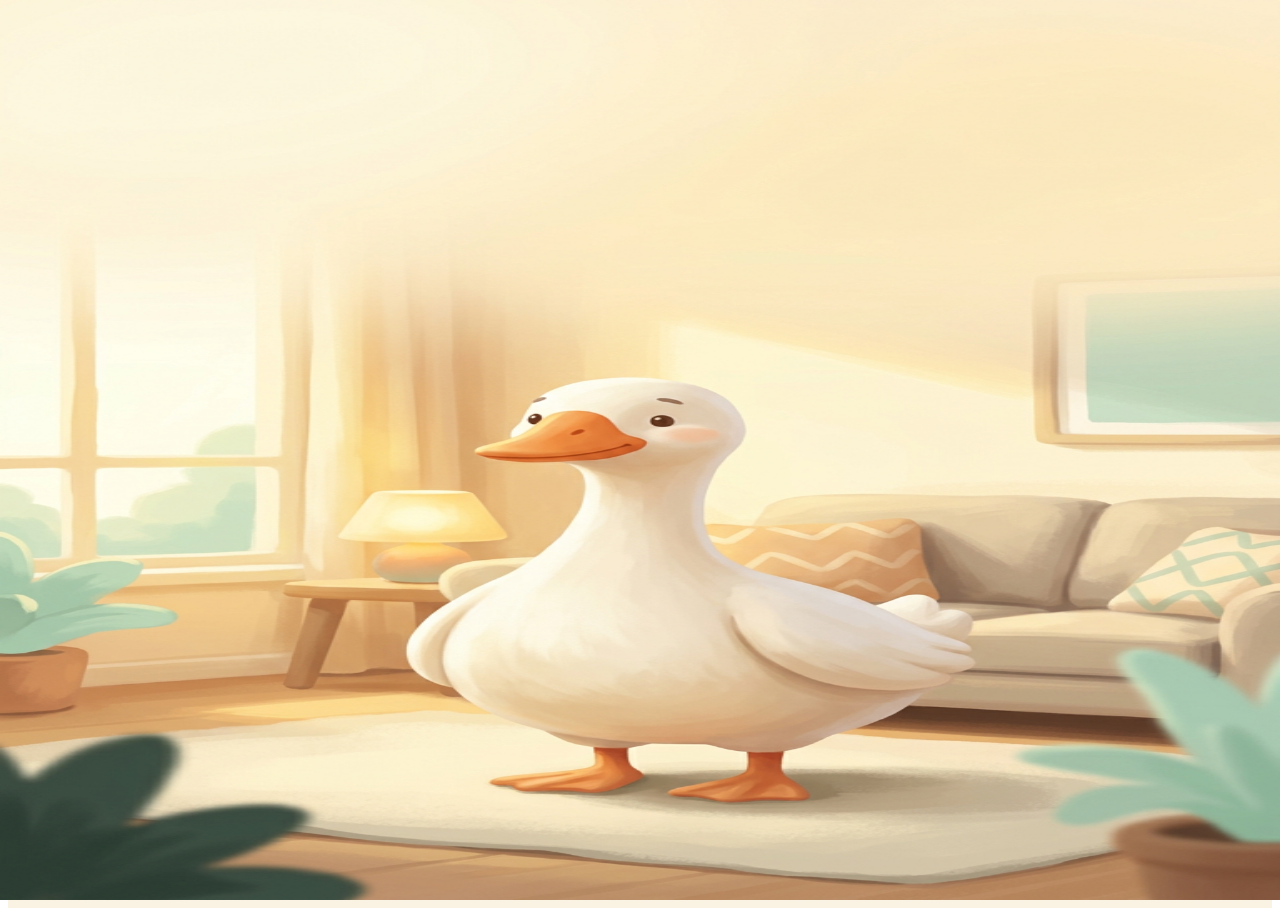
==== commit 4655ebf9: "Deploy Sensilent H5 (GitHub Pages subpath /sensilent)" ====
--- a/index.html
+++ b/index.html
@@ -1 +1 @@
-<!DOCTYPE html><html lang="zh-CN" class="h-full antialiased font-sans noto_sans_sc_a6b6c4ec-module__H5EuPW__variable"><head><meta charSet="utf-8"/><meta name="viewport" content="width=device-width, initial-scale=1, maximum-scale=1, user-scalable=no, viewport-fit=cover"/><link rel="preload" href="/_next/static/media/feb57b2dc8f29018-s.p.0q2q2cjz82ho1.woff2" as="font" crossorigin="" type="font/woff2"/><link rel="preload" as="image" href="/splash-goose.png"/><link rel="preload" as="image" href="/assets/goose-logo-cutout.png"/><link rel="stylesheet" href="/_next/static/chunks/0oqeehrzkzdsk.css" data-precedence="next"/><link rel="stylesheet" href="/_next/static/chunks/0qvmcqm4g5z~0.css" data-precedence="next"/><link rel="preload" as="script" fetchPriority="low" href="/_next/static/chunks/0yb2wil16uz6h.js"/><script src="/_next/static/chunks/02.us7m76zsub.js" async=""></script><script src="/_next/static/chunks/08f-kaxjrf~_q.js" async=""></script><script src="/_next/static/chunks/10~x95jhs6ns3.js" async=""></script><script src="/_next/static/chunks/09-ihw7mdxkk9.js" async=""></script><script src="/_next/static/chunks/turbopack-02y4qhifvb-5-.js" async=""></script><script src="/_next/static/chunks/03k_icsddqx0k.js" async=""></script><script src="/_next/static/chunks/0d3shmwh5_nmn.js" async=""></script><script src="/_next/static/chunks/0qqzfi7l2cwoj.js" async=""></script><script src="/_next/static/chunks/07v1fvx0.6kb..js" async=""></script><script src="/_next/static/chunks/0ooyfm.bq7sid.js" async=""></script><script src="/_next/static/chunks/0775x..atq0dq.js" async=""></script><script src="/_next/static/chunks/0clctun_lpbeh.js" async=""></script><meta name="next-size-adjust" content=""/><title>Sensilent · 无感居家守护</title><meta name="description" content="毫米波无感居家守护"/><script src="/_next/static/chunks/03~yq9q893hmn.js" noModule=""></script></head><body class="h-full flex flex-col"><div hidden=""><!--$--><!--/$--></div><main data-el="splash-screen" class="relative flex flex-col overflow-hidden" style="background:#faf3e3;height:100dvh;min-height:100dvh"><div class="pointer-events-none absolute inset-0 z-0" aria-hidden="true"><img alt="" decoding="async" data-nimg="fill" class="object-cover" style="position:absolute;height:100%;width:100%;left:0;top:0;right:0;bottom:0;object-position:center 32%;color:transparent" src="/splash-goose.png"/><div class="absolute inset-0" style="background:linear-gradient(to bottom, rgba(250,243,227,.34) 0%, rgba(250,243,227,0) 26%, rgba(250,243,227,0) 52%, rgba(250,243,227,.72) 78%, rgba(250,243,227,.96) 100%)"></div></div><section class="relative z-10 mx-auto flex w-full max-w-[460px] flex-1 flex-col px-6" style="padding-top:max(36px, env(safe-area-inset-top,0px));padding-bottom:max(28px, env(safe-area-inset-bottom,0px))"><div class="mt-[7vh] flex flex-col items-center" style="text-shadow:0 2px 18px rgba(250,243,227,.9)"><img alt="Sensilent" width="84" height="84" decoding="async" data-nimg="1" style="color:transparent;width:84px;height:84px;object-fit:contain" src="/assets/goose-logo-cutout.png"/><h1 class="font-heading font-extrabold leading-[1.06] mt-5 text-center" style="font-size:clamp(38px,11vw,56px);letter-spacing:0.01em;color:#34413c">Sensilent</h1><p class="mx-auto mt-3 max-w-[15em] text-center text-[15px] font-medium leading-relaxed tracking-[0.02em]" style="color:rgba(52,65,60,.72)">无感居家安全守护系统</p></div><div class="flex-1"></div><div class="mb-[7vh] flex w-full justify-center"><a data-el="splash-enter" class="grid min-h-[56px] w-full max-w-[320px] grid-cols-[1fr_auto] items-center gap-3 justify-self-center self-center rounded-full px-6 font-bold text-[#fffaf1] transition-transform active:translate-y-0.5 active:scale-[.985]" style="background:linear-gradient(135deg,#e0925c,#cf7c47);box-shadow:0 16px 38px rgba(224,146,92,.28), inset 0 1px 0 rgba(255,255,255,.45)" href="/daily/"><span class="tracking-[0.04em]">进入守护</span><span class="grid h-[32px] w-[32px] place-items-center rounded-full" style="background:rgba(255,255,255,.24)"><svg xmlns="http://www.w3.org/2000/svg" width="19" height="19" viewBox="0 0 24 24" fill="none" stroke="currentColor" stroke-width="2" stroke-linecap="round" stroke-linejoin="round" class="lucide lucide-arrow-right" aria-hidden="true"><path d="M5 12h14"></path><path d="m12 5 7 7-7 7"></path></svg></span></a></div></section></main><!--$--><!--/$--><section aria-label="Notifications alt+T" tabindex="-1" aria-live="polite" aria-relevant="additions text" aria-atomic="false" data-react-aria-top-layer="true"></section><script src="/_next/static/chunks/0yb2wil16uz6h.js" id="_R_" async=""></script><script>(self.__next_f=self.__next_f||[]).push([0])</script><script>self.__next_f.push([1,"1:\"$Sreact.fragment\"\n2:I[12167,[\"/_next/static/chunks/03k_icsddqx0k.js\",\"/_next/static/chunks/0d3shmwh5_nmn.js\",\"/_next/static/chunks/0qqzfi7l2cwoj.js\"],\"I18nProvider\"]\n3:I[64174,[\"/_next/static/chunks/03k_icsddqx0k.js\",\"/_next/static/chunks/0d3shmwh5_nmn.js\",\"/_next/static/chunks/0qqzfi7l2cwoj.js\"],\"GuardianProvider\"]\n4:I[39756,[\"/_next/static/chunks/03k_icsddqx0k.js\",\"/_next/static/chunks/0d3shmwh5_nmn.js\",\"/_next/static/chunks/0qqzfi7l2cwoj.js\"],\"default\"]\n5:I[58298,[\"/_next/static/chunks/03k_icsddqx0k.js\",\"/_next/static/chunks/0d3shmwh5_nmn.js\",\"/_next/static/chunks/0qqzfi7l2cwoj.js\",\"/_next/static/chunks/07v1fvx0.6kb..js\",\"/_next/static/chunks/0ooyfm.bq7sid.js\"],\"default\"]\n6:I[37457,[\"/_next/static/chunks/03k_icsddqx0k.js\",\"/_next/static/chunks/0d3shmwh5_nmn.js\",\"/_next/static/chunks/0qqzfi7l2cwoj.js\"],\"default\"]\n7:I[29306,[\"/_next/static/chunks/03k_icsddqx0k.js\",\"/_next/static/chunks/0d3shmwh5_nmn.js\",\"/_next/static/chunks/0qqzfi7l2cwoj.js\",\"/_next/static/chunks/0775x..atq0dq.js\",\"/_next/static/chunks/0ooyfm.bq7sid.js\"],\"default\"]\n8:I[13354,[\"/_next/static/chunks/03k_icsddqx0k.js\",\"/_next/static/chunks/0d3shmwh5_nmn.js\",\"/_next/static/chunks/0qqzfi7l2cwoj.js\"],\"Toaster\"]\n9:I[47257,[\"/_next/static/chunks/03k_icsddqx0k.js\",\"/_next/static/chunks/0d3shmwh5_nmn.js\",\"/_next/static/chunks/0qqzfi7l2cwoj.js\"],\"ClientPageRoot\"]\na:I[52683,[\"/_next/static/chunks/03k_icsddqx0k.js\",\"/_next/static/chunks/0d3shmwh5_nmn.js\",\"/_next/static/chunks/0qqzfi7l2cwoj.js\",\"/_next/static/chunks/0clctun_lpbeh.js\"],\"default\"]\nd:I[97367,[\"/_next/static/chunks/03k_icsddqx0k.js\",\"/_next/static/chunks/0d3shmwh5_nmn.js\",\"/_next/static/chunks/0qqzfi7l2cwoj.js\"],\"OutletBoundary\"]\ne:\"$Sreact.suspense\"\n10:I[97367,[\"/_next/static/chunks/03k_icsddqx0k.js\",\"/_next/static/chunks/0d3shmwh5_nmn.js\",\"/_next/static/chunks/0qqzfi7l2cwoj.js\"],\"ViewportBoundary\"]\n12:I[97367,[\"/_next/static/chunks/03k_icsddqx0k.js\",\"/_next/static/chunks/0d3shmwh5_nmn.js\",\"/_next/static/chunks/0qqzfi7l2cwoj.js\"],\"MetadataBoundary\"]\n14:I[68027,[\"/_next/static/chunks/03k_icsddqx0k.js\",\"/_next/static/chunks/0d3shmwh5_nmn.js\",\"/_next/static/chunks/0qqzfi7l2cwoj.js\"],\"default\",1]\n:HL[\"/_next/static/chunks/0oqeehrzkzdsk.css\",\"style\"]\n:HL[\"/_next/static/chunks/0qvmcqm4g5z~0.css\",\"style\"]\n:HL[\"/_next/static/media/feb57b2dc8f29018-s.p.0q2q2cjz82ho1.woff2\",\"font\",{\"crossOrigin\":\"\",\"type\":\"font/woff2\"}]\n"])</script><script>self.__next_f.push([1,"0:{\"P\":null,\"c\":[\"\",\"\"],\"q\":\"\",\"i\":false,\"f\":[[[\"\",{\"children\":[\"__PAGE__\",{}]},\"$undefined\",\"$undefined\",16],[[\"$\",\"$1\",\"c\",{\"children\":[[[\"$\",\"link\",\"0\",{\"rel\":\"stylesheet\",\"href\":\"/_next/static/chunks/0oqeehrzkzdsk.css\",\"precedence\":\"next\",\"crossOrigin\":\"$undefined\",\"nonce\":\"$undefined\"}],[\"$\",\"link\",\"1\",{\"rel\":\"stylesheet\",\"href\":\"/_next/static/chunks/0qvmcqm4g5z~0.css\",\"precedence\":\"next\",\"crossOrigin\":\"$undefined\",\"nonce\":\"$undefined\"}],[\"$\",\"script\",\"script-0\",{\"src\":\"/_next/static/chunks/03k_icsddqx0k.js\",\"async\":true,\"nonce\":\"$undefined\"}],[\"$\",\"script\",\"script-1\",{\"src\":\"/_next/static/chunks/0d3shmwh5_nmn.js\",\"async\":true,\"nonce\":\"$undefined\"}],[\"$\",\"script\",\"script-2\",{\"src\":\"/_next/static/chunks/0qqzfi7l2cwoj.js\",\"async\":true,\"nonce\":\"$undefined\"}]],[\"$\",\"html\",null,{\"lang\":\"zh-CN\",\"suppressHydrationWarning\":true,\"className\":\"h-full antialiased font-sans noto_sans_sc_a6b6c4ec-module__H5EuPW__variable\",\"children\":[\"$\",\"body\",null,{\"className\":\"h-full flex flex-col\",\"children\":[\"$\",\"$L2\",null,{\"children\":[[\"$\",\"$L3\",null,{\"children\":[\"$\",\"$L4\",null,{\"parallelRouterKey\":\"children\",\"error\":\"$5\",\"errorStyles\":[],\"errorScripts\":[[\"$\",\"script\",\"script-0\",{\"src\":\"/_next/static/chunks/07v1fvx0.6kb..js\",\"async\":true}],[\"$\",\"script\",\"script-1\",{\"src\":\"/_next/static/chunks/0ooyfm.bq7sid.js\",\"async\":true}]],\"template\":[\"$\",\"$L6\",null,{}],\"templateStyles\":\"$undefined\",\"templateScripts\":\"$undefined\",\"notFound\":[[\"$\",\"$L7\",null,{}],[]],\"forbidden\":\"$undefined\",\"unauthorized\":\"$undefined\"}]}],[\"$\",\"$L8\",null,{}]]}]}]}]]}],{\"children\":[[\"$\",\"$1\",\"c\",{\"children\":[[\"$\",\"$L9\",null,{\"Component\":\"$a\",\"serverProvidedParams\":{\"searchParams\":{},\"params\":{},\"promises\":[\"$@b\",\"$@c\"]}}],[[\"$\",\"script\",\"script-0\",{\"src\":\"/_next/static/chunks/0clctun_lpbeh.js\",\"async\":true,\"nonce\":\"$undefined\"}]],[\"$\",\"$Ld\",null,{\"children\":[\"$\",\"$e\",null,{\"name\":\"Next.MetadataOutlet\",\"children\":\"$@f\"}]}]]}],{},null,false,null]},null,false,null],[\"$\",\"$1\",\"h\",{\"children\":[null,[\"$\",\"$L10\",null,{\"children\":\"$L11\"}],[\"$\",\"div\",null,{\"hidden\":true,\"children\":[\"$\",\"$L12\",null,{\"children\":[\"$\",\"$e\",null,{\"name\":\"Next.Metadata\",\"children\":\"$L13\"}]}]}],[\"$\",\"meta\",null,{\"name\":\"next-size-adjust\",\"content\":\"\"}]]}],false]],\"m\":\"$undefined\",\"G\":[\"$14\",[[\"$\",\"link\",\"0\",{\"rel\":\"stylesheet\",\"href\":\"/_next/static/chunks/0oqeehrzkzdsk.css\",\"precedence\":\"next\",\"crossOrigin\":\"$undefined\",\"nonce\":\"$undefined\"}],[\"$\",\"link\",\"1\",{\"rel\":\"stylesheet\",\"href\":\"/_next/static/chunks/0qvmcqm4g5z~0.css\",\"precedence\":\"next\",\"crossOrigin\":\"$undefined\",\"nonce\":\"$undefined\"}]]],\"S\":true,\"h\":null,\"s\":\"$undefined\",\"l\":\"$undefined\",\"p\":\"$undefined\",\"d\":\"$undefined\",\"b\":\"sF3_mX4LyuXo5T2ya3Pu9\"}\n"])</script><script>self.__next_f.push([1,"b:{}\nc:\"$0:f:0:1:1:children:0:props:children:0:props:serverProvidedParams:params\"\n"])</script><script>self.__next_f.push([1,"11:[[\"$\",\"meta\",\"0\",{\"charSet\":\"utf-8\"}],[\"$\",\"meta\",\"1\",{\"name\":\"viewport\",\"content\":\"width=device-width, initial-scale=1, maximum-scale=1, user-scalable=no, viewport-fit=cover\"}]]\n"])</script><script>self.__next_f.push([1,"f:null\n13:[[\"$\",\"title\",\"0\",{\"children\":\"Sensilent · 无感居家守护\"}],[\"$\",\"meta\",\"1\",{\"name\":\"description\",\"content\":\"毫米波无感居家守护\"}]]\n"])</script></body></html>+<!DOCTYPE html><html lang="zh-CN" class="h-full antialiased font-sans noto_sans_sc_a6b6c4ec-module__H5EuPW__variable"><head><meta charSet="utf-8"/><meta name="viewport" content="width=device-width, initial-scale=1, maximum-scale=1, user-scalable=no, viewport-fit=cover"/><link rel="preload" href="/sensilent/_next/static/media/feb57b2dc8f29018-s.p.0q2q2cjz82ho1.woff2" as="font" crossorigin="" type="font/woff2"/><link rel="preload" as="image" href="/splash-goose.png"/><link rel="preload" as="image" href="/assets/goose-logo-cutout.png"/><link rel="stylesheet" href="/sensilent/_next/static/chunks/0oqeehrzkzdsk.css" data-precedence="next"/><link rel="stylesheet" href="/sensilent/_next/static/chunks/0qvmcqm4g5z~0.css" data-precedence="next"/><link rel="preload" as="script" fetchPriority="low" href="/sensilent/_next/static/chunks/0yb2wil16uz6h.js"/><script src="/sensilent/_next/static/chunks/02.us7m76zsub.js" async=""></script><script src="/sensilent/_next/static/chunks/0ljn1-d46ye6p.js" async=""></script><script src="/sensilent/_next/static/chunks/10~x95jhs6ns3.js" async=""></script><script src="/sensilent/_next/static/chunks/09-ihw7mdxkk9.js" async=""></script><script src="/sensilent/_next/static/chunks/turbopack-0f~ax6ngd96.4.js" async=""></script><script src="/sensilent/_next/static/chunks/03k_icsddqx0k.js" async=""></script><script src="/sensilent/_next/static/chunks/0d3shmwh5_nmn.js" async=""></script><script src="/sensilent/_next/static/chunks/0qqzfi7l2cwoj.js" async=""></script><script src="/sensilent/_next/static/chunks/07v1fvx0.6kb..js" async=""></script><script src="/sensilent/_next/static/chunks/0ooyfm.bq7sid.js" async=""></script><script src="/sensilent/_next/static/chunks/0775x..atq0dq.js" async=""></script><script src="/sensilent/_next/static/chunks/0n6c.~rmzljx6.js" async=""></script><meta name="next-size-adjust" content=""/><title>Sensilent · 无感居家守护</title><meta name="description" content="毫米波无感居家守护"/><script src="/sensilent/_next/static/chunks/03~yq9q893hmn.js" noModule=""></script></head><body class="h-full flex flex-col"><div hidden=""><!--$--><!--/$--></div><main data-el="splash-screen" class="relative flex flex-col overflow-hidden" style="background:#faf3e3;height:100dvh;min-height:100dvh"><div class="pointer-events-none absolute inset-0 z-0" aria-hidden="true"><img alt="" decoding="async" data-nimg="fill" class="object-cover" style="position:absolute;height:100%;width:100%;left:0;top:0;right:0;bottom:0;object-position:center 32%;color:transparent" src="/splash-goose.png"/><div class="absolute inset-0" style="background:linear-gradient(to bottom, rgba(250,243,227,.34) 0%, rgba(250,243,227,0) 26%, rgba(250,243,227,0) 52%, rgba(250,243,227,.72) 78%, rgba(250,243,227,.96) 100%)"></div></div><section class="relative z-10 mx-auto flex w-full max-w-[460px] flex-1 flex-col px-6" style="padding-top:max(36px, env(safe-area-inset-top,0px));padding-bottom:max(28px, env(safe-area-inset-bottom,0px))"><div class="mt-[7vh] flex flex-col items-center" style="text-shadow:0 2px 18px rgba(250,243,227,.9)"><img alt="Sensilent" width="84" height="84" decoding="async" data-nimg="1" style="color:transparent;width:84px;height:84px;object-fit:contain" src="/assets/goose-logo-cutout.png"/><h1 class="font-heading font-extrabold leading-[1.06] mt-5 text-center" style="font-size:clamp(38px,11vw,56px);letter-spacing:0.01em;color:#34413c">Sensilent</h1><p class="mx-auto mt-3 max-w-[15em] text-center text-[15px] font-medium leading-relaxed tracking-[0.02em]" style="color:rgba(52,65,60,.72)">无感居家安全守护系统</p></div><div class="flex-1"></div><div class="mb-[7vh] flex w-full justify-center"><a data-el="splash-enter" class="grid min-h-[56px] w-full max-w-[320px] grid-cols-[1fr_auto] items-center gap-3 justify-self-center self-center rounded-full px-6 font-bold text-[#fffaf1] transition-transform active:translate-y-0.5 active:scale-[.985]" style="background:linear-gradient(135deg,#e0925c,#cf7c47);box-shadow:0 16px 38px rgba(224,146,92,.28), inset 0 1px 0 rgba(255,255,255,.45)" href="/sensilent/daily/"><span class="tracking-[0.04em]">进入守护</span><span class="grid h-[32px] w-[32px] place-items-center rounded-full" style="background:rgba(255,255,255,.24)"><svg xmlns="http://www.w3.org/2000/svg" width="19" height="19" viewBox="0 0 24 24" fill="none" stroke="currentColor" stroke-width="2" stroke-linecap="round" stroke-linejoin="round" class="lucide lucide-arrow-right" aria-hidden="true"><path d="M5 12h14"></path><path d="m12 5 7 7-7 7"></path></svg></span></a></div></section></main><!--$--><!--/$--><section aria-label="Notifications alt+T" tabindex="-1" aria-live="polite" aria-relevant="additions text" aria-atomic="false" data-react-aria-top-layer="true"></section><script src="/sensilent/_next/static/chunks/0yb2wil16uz6h.js" id="_R_" async=""></script><script>(self.__next_f=self.__next_f||[]).push([0])</script><script>self.__next_f.push([1,"1:\"$Sreact.fragment\"\n2:I[12167,[\"/sensilent/_next/static/chunks/03k_icsddqx0k.js\",\"/sensilent/_next/static/chunks/0d3shmwh5_nmn.js\",\"/sensilent/_next/static/chunks/0qqzfi7l2cwoj.js\"],\"I18nProvider\"]\n3:I[64174,[\"/sensilent/_next/static/chunks/03k_icsddqx0k.js\",\"/sensilent/_next/static/chunks/0d3shmwh5_nmn.js\",\"/sensilent/_next/static/chunks/0qqzfi7l2cwoj.js\"],\"GuardianProvider\"]\n4:I[39756,[\"/sensilent/_next/static/chunks/03k_icsddqx0k.js\",\"/sensilent/_next/static/chunks/0d3shmwh5_nmn.js\",\"/sensilent/_next/static/chunks/0qqzfi7l2cwoj.js\"],\"default\"]\n5:I[58298,[\"/sensilent/_next/static/chunks/03k_icsddqx0k.js\",\"/sensilent/_next/static/chunks/0d3shmwh5_nmn.js\",\"/sensilent/_next/static/chunks/0qqzfi7l2cwoj.js\",\"/sensilent/_next/static/chunks/07v1fvx0.6kb..js\",\"/sensilent/_next/static/chunks/0ooyfm.bq7sid.js\"],\"default\"]\n6:I[37457,[\"/sensilent/_next/static/chunks/03k_icsddqx0k.js\",\"/sensilent/_next/static/chunks/0d3shmwh5_nmn.js\",\"/sensilent/_next/static/chunks/0qqzfi7l2cwoj.js\"],\"default\"]\n7:I[29306,[\"/sensilent/_next/static/chunks/03k_icsddqx0k.js\",\"/sensilent/_next/static/chunks/0d3shmwh5_nmn.js\",\"/sensilent/_next/static/chunks/0qqzfi7l2cwoj.js\",\"/sensilent/_next/static/chunks/0775x..atq0dq.js\",\"/sensilent/_next/static/chunks/0ooyfm.bq7sid.js\"],\"default\"]\n8:I[13354,[\"/sensilent/_next/static/chunks/03k_icsddqx0k.js\",\"/sensilent/_next/static/chunks/0d3shmwh5_nmn.js\",\"/sensilent/_next/static/chunks/0qqzfi7l2cwoj.js\"],\"Toaster\"]\n9:I[47257,[\"/sensilent/_next/static/chunks/03k_icsddqx0k.js\",\"/sensilent/_next/static/chunks/0d3shmwh5_nmn.js\",\"/sensilent/_next/static/chunks/0qqzfi7l2cwoj.js\"],\"ClientPageRoot\"]\na:I[52683,[\"/sensilent/_next/static/chunks/03k_icsddqx0k.js\",\"/sensilent/_next/static/chunks/0d3shmwh5_nmn.js\",\"/sensilent/_next/static/chunks/0qqzfi7l2cwoj.js\",\"/sensilent/_next/static/chunks/0n6c.~rmzljx6.js\"],\"default\"]\nd:I[97367,[\"/sensilent/_next/static/chunks/03k_icsddqx0k.js\",\"/sensilent/_next/static/chunks/0d3shmwh5_nmn.js\",\"/sensilent/_next/static/chunks/0qqzfi7l2cwoj.js\"],\"OutletBoundary\"]\ne:\"$Sreact.suspense\"\n10:I[97367,[\"/sensilent/_next/static/chunks/03k_icsddqx0k.js\",\"/sensilent/_next/static/chunks/0d3shmwh5_nmn.js\",\"/sensilent/_next/static/chunks/0qqzfi7l2cwoj.js\"],\"ViewportBoundary\"]\n12:I[97367,[\"/sensilent/_next/static/chunks/03k_icsddqx0k.js\",\"/sensilent/_next/static/chunks/0d3shmwh5_nmn.js\",\"/sensilent/_next/static/chunks/0qqzfi7l2cwoj.js\"],\"MetadataBoundary\"]\n14:I[68027,[\"/sensilent/_next/static/chunks/03k_icsddqx0k.js\",\"/sensilent/_next/static/chunks/0d3shmwh5_nmn.js\",\"/sensilent/_next/static/chunks/0qqzfi7l2cwoj.js\"],\"default\",1]\n:HL[\"/sensilent/_next/static/chunks/0oqeehrzkzdsk.css\",\"style\"]\n:HL[\"/sensilent/_next/static/chunks/0qvmcqm4g5z~0.css\",\"style\"]\n:HL[\"/sensilent/_next/static/media/feb57b2dc8f29018-s.p.0q2q2cjz82ho1.woff2\",\"font\",{\"crossOrigin\":\"\",\"type\":\"font/woff2\"}]\n"])</script><script>self.__next_f.push([1,"0:{\"P\":null,\"c\":[\"\",\"\"],\"q\":\"\",\"i\":false,\"f\":[[[\"\",{\"children\":[\"__PAGE__\",{}]},\"$undefined\",\"$undefined\",16],[[\"$\",\"$1\",\"c\",{\"children\":[[[\"$\",\"link\",\"0\",{\"rel\":\"stylesheet\",\"href\":\"/sensilent/_next/static/chunks/0oqeehrzkzdsk.css\",\"precedence\":\"next\",\"crossOrigin\":\"$undefined\",\"nonce\":\"$undefined\"}],[\"$\",\"link\",\"1\",{\"rel\":\"stylesheet\",\"href\":\"/sensilent/_next/static/chunks/0qvmcqm4g5z~0.css\",\"precedence\":\"next\",\"crossOrigin\":\"$undefined\",\"nonce\":\"$undefined\"}],[\"$\",\"script\",\"script-0\",{\"src\":\"/sensilent/_next/static/chunks/03k_icsddqx0k.js\",\"async\":true,\"nonce\":\"$undefined\"}],[\"$\",\"script\",\"script-1\",{\"src\":\"/sensilent/_next/static/chunks/0d3shmwh5_nmn.js\",\"async\":true,\"nonce\":\"$undefined\"}],[\"$\",\"script\",\"script-2\",{\"src\":\"/sensilent/_next/static/chunks/0qqzfi7l2cwoj.js\",\"async\":true,\"nonce\":\"$undefined\"}]],[\"$\",\"html\",null,{\"lang\":\"zh-CN\",\"suppressHydrationWarning\":true,\"className\":\"h-full antialiased font-sans noto_sans_sc_a6b6c4ec-module__H5EuPW__variable\",\"children\":[\"$\",\"body\",null,{\"className\":\"h-full flex flex-col\",\"children\":[\"$\",\"$L2\",null,{\"children\":[[\"$\",\"$L3\",null,{\"children\":[\"$\",\"$L4\",null,{\"parallelRouterKey\":\"children\",\"error\":\"$5\",\"errorStyles\":[],\"errorScripts\":[[\"$\",\"script\",\"script-0\",{\"src\":\"/sensilent/_next/static/chunks/07v1fvx0.6kb..js\",\"async\":true}],[\"$\",\"script\",\"script-1\",{\"src\":\"/sensilent/_next/static/chunks/0ooyfm.bq7sid.js\",\"async\":true}]],\"template\":[\"$\",\"$L6\",null,{}],\"templateStyles\":\"$undefined\",\"templateScripts\":\"$undefined\",\"notFound\":[[\"$\",\"$L7\",null,{}],[]],\"forbidden\":\"$undefined\",\"unauthorized\":\"$undefined\"}]}],[\"$\",\"$L8\",null,{}]]}]}]}]]}],{\"children\":[[\"$\",\"$1\",\"c\",{\"children\":[[\"$\",\"$L9\",null,{\"Component\":\"$a\",\"serverProvidedParams\":{\"searchParams\":{},\"params\":{},\"promises\":[\"$@b\",\"$@c\"]}}],[[\"$\",\"script\",\"script-0\",{\"src\":\"/sensilent/_next/static/chunks/0n6c.~rmzljx6.js\",\"async\":true,\"nonce\":\"$undefined\"}]],[\"$\",\"$Ld\",null,{\"children\":[\"$\",\"$e\",null,{\"name\":\"Next.MetadataOutlet\",\"children\":\"$@f\"}]}]]}],{},null,false,null]},null,false,null],[\"$\",\"$1\",\"h\",{\"children\":[null,[\"$\",\"$L10\",null,{\"children\":\"$L11\"}],[\"$\",\"div\",null,{\"hidden\":true,\"children\":[\"$\",\"$L12\",null,{\"children\":[\"$\",\"$e\",null,{\"name\":\"Next.Metadata\",\"children\":\"$L13\"}]}]}],[\"$\",\"meta\",null,{\"name\":\"next-size-adjust\",\"content\":\"\"}]]}],false]],\"m\":\"$undefined\",\"G\":[\"$14\",[[\"$\",\"link\",\"0\",{\"rel\":\"stylesheet\",\"href\":\"/sensilent/_next/static/chunks/0oqeehrzkzdsk.css\",\"precedence\":\"next\",\"crossOrigin\":\"$undefined\",\"nonce\":\"$undefined\"}],[\"$\",\"link\",\"1\",{\"rel\":\"stylesheet\",\"href\":\"/sensilent/_next/static/chunks/0qvmcqm4g5z~0.css\",\"precedence\":\"next\",\"crossOrigin\":\"$undefined\",\"nonce\":\"$undefined\"}]]],\"S\":true,\"h\":null,\"s\":\"$undefined\",\"l\":\"$undefined\",\"p\":\"$undefined\",\"d\":\"$undefined\",\"b\":\"Eehn8sBh-kjJfREnJ8V8F\"}\n"])</script><script>self.__next_f.push([1,"b:{}\nc:\"$0:f:0:1:1:children:0:props:children:0:props:serverProvidedParams:params\"\n"])</script><script>self.__next_f.push([1,"11:[[\"$\",\"meta\",\"0\",{\"charSet\":\"utf-8\"}],[\"$\",\"meta\",\"1\",{\"name\":\"viewport\",\"content\":\"width=device-width, initial-scale=1, maximum-scale=1, user-scalable=no, viewport-fit=cover\"}]]\n"])</script><script>self.__next_f.push([1,"f:null\n13:[[\"$\",\"title\",\"0\",{\"children\":\"Sensilent · 无感居家守护\"}],[\"$\",\"meta\",\"1\",{\"name\":\"description\",\"content\":\"毫米波无感居家守护\"}]]\n"])</script></body></html>
